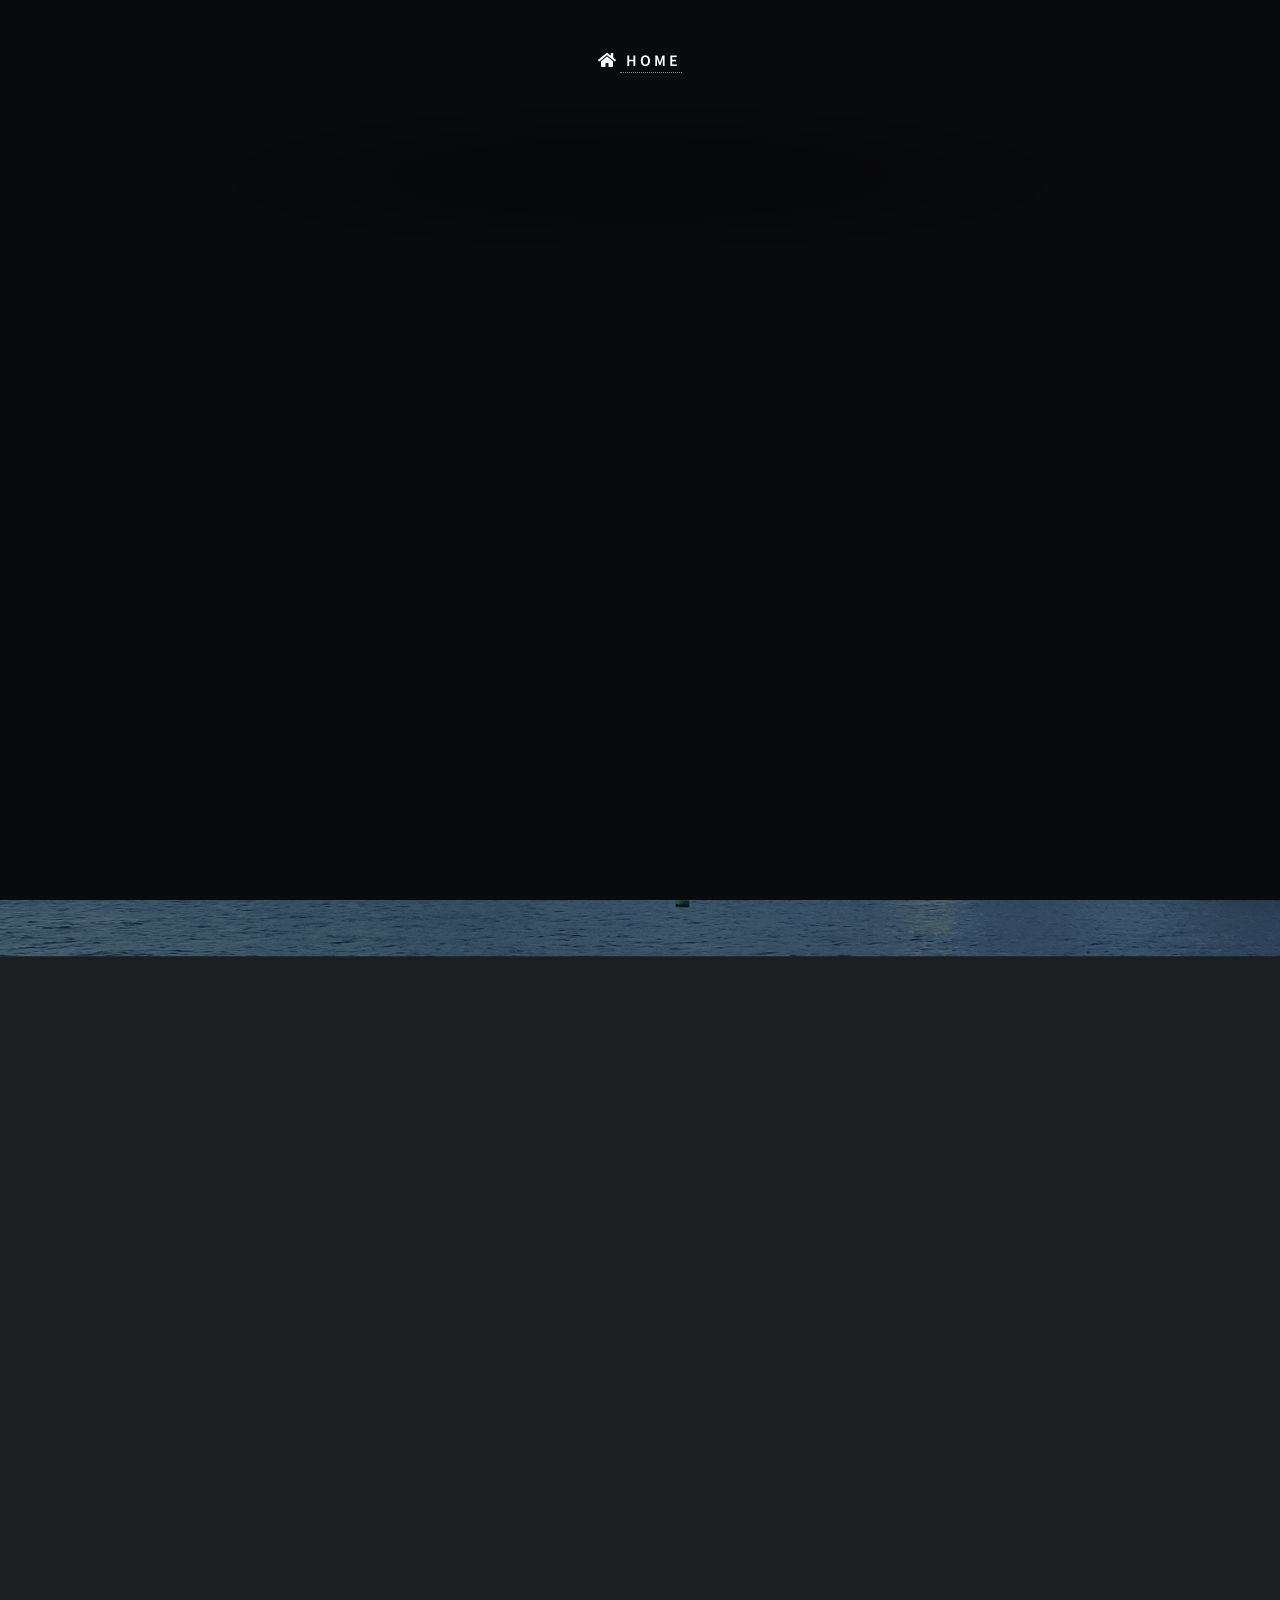
==== project.html @ 1fde5117 "Updating old files and adding a new one Updating oldindex.html and adding a new page for projects to" ====
<!DOCTYPE HTML>
<!--
	Dimension by HTML5 UP
	html5up.net | @ajlkn
	Free for personal and commercial use under the CCA 3.0 license (html5up.net/license)
-->
<html>
	<head>
		<title>Vedant Shah</title>
		<meta charset="utf-8" />
		<meta name="viewport" content="width=device-width, initial-scale=1, user-scalable=no" />
		<link rel="stylesheet" href="assets/css/main.css" />
		<noscript><link rel="stylesheet" href="assets/css/noscript.css" /></noscript>
		<style>#topRightElem{
			position: relative;
			margin-top: auto;
			/* margin-left: auto; */
		}</style>
	</head>
	<body class="is-preload">

		<!-- Wrapper -->
			<div id="wrapper">		
				<div class="logo" id="topRightElem">
					<h3><span class="icon solid fa-home"><a href="index.html#"> HOME </a> </span></h3>
				</div>

				<!-- Header -->
				<header id="header">
					<h2 class="major">Projects</h2>
					<nav>
						<ul>
							<li><a href="#GBI">Gesture Based Interaction</a></li>
							<li><a href="#MGML">Multimodal Generative Machine Learning</a></li>
							<li><a href="#TCA">Text Classification and Analytics</a></li>
						</ul>
					</nav>
				</header>

				<!-- Main -->
					<div id="main">
							<!-- Projects -->
							<article id="GBI">
								<h2>
									Gesture Control
								</h2>
									<br>
									<h4><li>
										Volume Control
									</li></h4>
								<span class="image main"><img src="images/vid1.gif" width="450" height="300" style="filter:brightness(110%)" alt="" /></span>
								<p>
								   Brief : A gesture control mechanism which makes use of a camera to capture the finger movements of a hand and alter the sound of the host system. This version
								   is designed for desktop use.
								   <br>
								   <a href="https://github.com/sVedantWork/ComputerVisionBasics/blob/main/VolumeHandControl.py"><span class="icon brands fa-github"></span> <strong> Code</strong></a>
								   &nbsp;
								   <a href="https://github.com/sVedantWork/ComputerVisionBasics/blob/main/README.md"><span class="icon solid fa-paperclip"></span> <strong> Read Me</strong></a>
								</p>
								<h4>
									<li>
										Virtual Mouse Control
								    </li>
							    </h4>
								<span class="image main"><img src="images/vid2.gif" width="450" height="300" style="filter:brightness(110%)" alt="" /></span>
								<p>
								Brief : A gesture control mechanism which makes use of a camera to capture the finger movements of a hand and move the mouse pointer on the desktop.
								Further, this model also supports single and double clicks with certain finger movements. This version is designed for desktop use.
								<br>
								<a href="https://github.com/sVedantWork/ComputerVisionBasics/blob/main/AI_Virtual_Mouse.py"><span class="icon brands fa-github"></span> <strong> Code</strong></a>
								&nbsp;
								<a href="https://github.com/sVedantWork/ComputerVisionBasics/blob/main/README.md"><span class="icon solid fa-paperclip"></span> <strong> Read Me</strong></a>
								</p>
								<h4>
									<li>
										Virtual Keyboard
								    </li>
							    </h4>
								<span class="image main"><img src="images/vid3.gif" width="450" height="300" style="filter:brightness(110%)" alt="" /></span>
								<p>
								Brief : A gesture control mechanism which makes use of a camera to capture the finger movements of a hand and type the letters as selected on the desktop screen.
								This version is designed for desktop use and is able to write text on popular apps such as notepad++, Word, etc.
								<br>
								<a href="https://github.com/sVedantWork/ComputerVisionBasics/blob/main/AI_KeyBoard.py"><span class="icon brands fa-github"></span> <strong> Code</strong></a>
								&nbsp;
								<a href="https://github.com/sVedantWork/ComputerVisionBasics/blob/main/README.md"><span class="icon solid fa-paperclip"></span> <strong> Read Me</strong></a>
								</p>
								<h4>
									<li>
										Virtual Painter
								    </li>
							    </h4>
								<span class="image main"><img src="images/vid4.gif" width="450" height="300" style="filter:brightness(110%)" alt="" /></span>
								<p>
								Brief : A gesture control mechanism which makes use of a camera to capture the finger movements of a hand and paint on the desktop screen
								within the reference box. Currently it supports four different colors and the eraser option.
								This version is designed for desktop use.
								<br>
								<a href="https://github.com/sVedantWork/ComputerVisionBasics/blob/main/AI_Painter.py"><span class="icon brands fa-github"></span> <strong> Code</strong></a>
								&nbsp;
								<a href="https://github.com/sVedantWork/ComputerVisionBasics/blob/main/README.md"><span class="icon solid fa-paperclip"></span> <strong> Read Me</strong></a>
								</p>
							</article>

							<article id="MGML">
								<h4>
									Keywords: GANs, VAEs, Classifiers, Computer Vision.
								</h4>
									<br>
									<h3><li>
										Variational AutoEncoder for Image Generation
									</li></h3>
								<figure>	
								<span class="image main"><img src="images/pic06.jpg" width="400" height="450" style="filter:brightness(100%)" alt="" /></span>
								<figcaption style="font-weight:200;">Img Title: Latent Space Distribution of the Variational AutoEncoder (VAE)</figcaption>
							    </figure>
								<br>
								<p>
								Brief : A Variational Autoencoder (VAE) is a machine learning model that learns to generate new data by understanding the underlying patterns in the training dataset. It uses 
								probabilistic techniques to capture the distribution of the data and produces diverse outputs. I have developed this VAE using TensorFlow and the Keras 
								functional API to perform dataset generation. The VAE model has been trained on the  <a href="https://www.kaggle.com/datasets/zalando-research/fashionmnist"><em>fashion MNIST dataset</em></a>. 
								The depicted figure above illustrates the distribution of the latent space in the model, while the subsequent figure below showcases the output generated by my VAE.
								<br>
								<span class="image main"><img src="images/pic07.jpg" width="400" height="200" style="filter:brightness(100%)" alt="" /></span>
								<a href="https://github.com/sVedantWork/ImageGeneration/blob/main/VAE.ipynb"><span class="icon brands fa-github"></span> <strong> Code</strong></a>
								&nbsp;
								<a href="https://github.com/sVedantWork/ImageGeneration/blob/main/README.md"><span class="icon solid fa-paperclip"></span> <strong> Read Me</strong></a>
								</p>
								<h3><li>
									Variational AutoEncoder for Sound Generation
								</li></h3>
								<div>
									<strong>Original Sound</strong><br>
									<audio controls>
										<source src="sounds/og01.mp3" type="audio/mpeg">
									</audio>
									<br>
									<strong>Generated Sound</strong><br>
									<audio controls>
										<source src="sounds/gen01.mp3" type="audio/mpeg">
									</audio>
								</div><br>
								<p>
								Brief :  A Variational Autoencoder (VAE) is a machine learning model that learns to generate new data by understanding the underlying patterns in the training dataset. 
								It uses probabilistic techniques to capture the distribution of the data and produces diverse outputs. I have implemented a Variational Autoencoder (VAE) using TensorFlow
								and the Keras functional API for the purpose of sound generation. This VAE model has been trained on the <a href="https://www.kaggle.com/datasets/joserzapata/free-spoken-digit-dataset-fsdd"><em>
								free spoken digits dataset</em></a>. The audio representation embedded above depicts the original audio utilized during the training process, as well as the audio generated
								by the model, which is generated based on sampled mel spectrograms.
							    <br>
								<a href="https://github.com/sVedantWork/Sound-Generation"><span class="icon brands fa-github"></span> <strong> Code</strong></a>
								&nbsp;
								<a href="https://github.com/sVedantWork/Sound-Generation/blob/main/README.md"><span class="icon solid fa-paperclip"></span> <strong> Read Me</strong></a>
								</p>
								<h3><li>
									Generative Adversarial Network for Image Generation 
								</li></h3>
								<figure>
							    <span class="image main"><img src="images/pic08.jpg" width="450" height="250" style="filter:brightness(100%)" alt="" /></span>
								<figcaption style="font-weight:200;">Img Title: Results produced by the GAN</figcaption>
							    </figure><br>
								<p>
								Brief : Generative Adversarial Networks (GANs) similar to VAEs learn to generate new data and consist of two components a generator and a discriminator. The generator 
								learns to generate new data samples that resemble the training data, while the discriminator learns to distinguish between real and generated data. This adversarial 
								training process leads to the generation of high-quality and realistic data samples. I've built a GAN model from scratch using TensorFlow and the Keras Sequential API, 
								with the aim of dataset generation. The image displayed above showcases the achieved results. Throughout the project, the GAN was trained on the  
						        <a href="https://www.kaggle.com/datasets/zalando-research/fashionmnist"><em>fashion MNIST dataset</em></a>. My ongoing projects involve further enhancing the
								quality of the generated images based on the foundation established by this project.
								<br>
								<a href="https://github.com/sVedantWork/ImageGeneration/blob/main/Generative_Adversarial_Networks.ipynb"><span class="icon brands fa-github"></span> <strong> Code</strong></a>
								&nbsp;
								<a href="https://github.com/sVedantWork/ImageGeneration/blob/main/README.md"><span class="icon solid fa-paperclip"></span> <strong> Read Me</strong></a>
								</p>
								<h3><li>
									Emotion Recognition from Short-Videos 
								</li></h3>
								<figure>
							    <span class="image main"><img src="images/pic10.png" width="450" height="480" style="filter:brightness(100%)" alt="" /></span>
								<figcaption style="font-weight:200;">Img Title: Confusion Matrix of Classifier's Performance Across different Emotions</figcaption>
							    </figure><br>
								<p> 
								Brief : Advanced machine learning techniques were applied to develop and implement an emotion classification system using PyTorch. Three deep learning models - ResNext50, ResNext101, and VGG19, 
								were trained on the <a href="https://www.kaggle.com/datasets/msambare/fer2013"><em>FER_2013_Kaggle</em></a> dataset. The models were evaluated on metrics such as Cohen's Kappa and Balanced Accuracy
								from Scikit-Learn (see image below). The ResNext101 model yielded the highest accuracy at 67% on test set. An emotion recognition pipeline was created which accepts a short video (up to 5 seconds), 
								identifies, and ranks the top 3 emotions. This module is part of a larger music recommendation system, utilizing the emotion classification to provide suitable music suggestions.
								<br>
								<span class="image main"><img src="images/pic11.png" width="400" height="300" style="filter:brightness(100%)" alt="" /></span>
								<a href="https://github.com/sVedantWork/Video2Music"><span class="icon brands fa-github"></span> <strong> Code</strong></a>
								&nbsp;
								<a href="https://github.com/sVedantWork/Video2Music/blob/main/README.md"><span class="icon solid fa-paperclip"></span> <strong> Read Me</strong></a>
								</p>
							</article>

							<article id="TCA">					
									<h4>
										Keywords: NLP, SCIBERT, BIOBERT, GPT-2, BigBird.
									</h4>
										<br>
										<h3><li>
											Document Length Text Classification (On-Going)
										</li></h3>
									<figure>	
									<span class="image main"><img src="images/pic12.jpg" width="350" height="500" style="filter:brightness(100%)" alt="" /></span>
									<figcaption style="font-weight:200;">Img Title: Classifying Long Text Documents into 1 of n categories (n=4 here)</figcaption>
									</figure>
									<br>
									<p>
									Brief : In this key project at Virginia Tech, I've developed an advanced text classification pipeline to categorize Electronic Dissertations and Theses (ETDs) into 
									200 unique STEM and Non-STEM disciplines using state-of-the-art natural language processing models—SciBERT, BioBERT, GPT-2, and BigBird. Fine-tuned on a custom dataset, the models decipher 
									complex patterns within the documents, enhancing the web accessibility and keyword indexability of ETDs. On-going work involves a document summarization strategy for classification to
									overcome the models' 4000-character input limit, promising improved performance by focusing on the salient content. The project deliverables, including the code and dataset, will
									be publicly released post publication of the associated research paper.
									</p>
									<br>
							</article>
					</div>

				<!-- Footer -->
					<footer id="footer">
						<p class="copyright">&copy; 2022 by Vedant Shah designed with: <a href="https://html5up.net">HTML5 UP</a>.</p>
					</footer>
				
					</div>
				
				<!-- BG -->
					<div id="bg"></div>
		
				<!-- Scripts -->
					<script src="assets/js/jquery.min.js"></script>
					<script src="assets/js/browser.min.js"></script>
					<script src="assets/js/breakpoints.min.js"></script>
					<script src="assets/js/util.js"></script>
					<script src="assets/js/main.js"></script>
	</body>
</html>
---- assets/css/main.css ----
@import url(fontawesome-all.min.css);
@import url("https://fonts.googleapis.com/css?family=Source+Sans+Pro:300italic,600italic,300,600");

/*
	Dimension by HTML5 UP
	html5up.net | @ajlkn
	Free for personal and commercial use under the CCA 3.0 license (html5up.net/license)
*/

html, body, div, span, applet, object,
iframe, h1, h2, h3, h4, h5, h6, p, blockquote,
pre, a, abbr, acronym, address, big, cite,
code, del, dfn, em, img, ins, kbd, q, s, samp,
small, strike, strong, sub, sup, tt, var, b,
u, i, center, dl, dt, dd, ol, ul, li, fieldset,
form, label, legend, table, caption, tbody,
tfoot, thead, tr, th, td, article, aside,
canvas, details, embed, figure, figcaption,
footer, header, hgroup, menu, nav, output, ruby,
section, summary, time, mark, audio, video {
	margin: 0;
	padding: 0;
	border: 0;
	font-size: 100%;
	font: inherit;
	vertical-align: baseline;}

article, aside, details, figcaption, figure,
footer, header, hgroup, menu, nav, section {
	display: block;}

body {
	line-height: 1;
}

ol, ul {
	list-style: none;
}

blockquote, q {
	quotes: none;
}

	blockquote:before, blockquote:after, q:before, q:after {
		content: '';
		content: none;
	}

table {
	border-collapse: collapse;
	border-spacing: 0;
}

body {
	-webkit-text-size-adjust: none;
}

mark {
	background-color: transparent;
	color: inherit;
}

input::-moz-focus-inner {
	border: 0;
	padding: 0;
}

input, select, textarea {
	-moz-appearance: none;
	-webkit-appearance: none;
	-ms-appearance: none;
	appearance: none;
}

/* Basic */

	@-ms-viewport {
		width: device-width;
	}

	@media screen and (max-width: 480px) {

		html, body {
			min-width: 320px;
		}

	}

	html {
		box-sizing: border-box;
	}

	*, *:before, *:after {
		box-sizing: inherit;
	}

	body {
		background: #1b1f22;
	}

		body.is-preload *, body.is-preload *:before, body.is-preload *:after {
			-moz-animation: none !important;
			-webkit-animation: none !important;
			-ms-animation: none !important;
			animation: none !important;
			-moz-transition: none !important;
			-webkit-transition: none !important;
			-ms-transition: none !important;
			transition: none !important;
		}

/* Type */

	html {
		font-size: 16pt;
	}

		@media screen and (max-width: 1680px) {

			html {
				font-size: 12pt;
			}

		}

		@media screen and (max-width: 736px) {

			html {
				font-size: 11pt;
			}

		}

		@media screen and (max-width: 360px) {

			html {
				font-size: 10pt;
			}

		}

	body, input, select, textarea {
		color: #ffffff;
		font-family: "Source Sans Pro", sans-serif;
		font-weight: 300;
		font-size: 1rem;
		line-height: 1.65;
	}

	a {
		-moz-transition: color 0.2s ease-in-out, background-color 0.2s ease-in-out, border-bottom-color 0.2s ease-in-out;
		-webkit-transition: color 0.2s ease-in-out, background-color 0.2s ease-in-out, border-bottom-color 0.2s ease-in-out;
		-ms-transition: color 0.2s ease-in-out, background-color 0.2s ease-in-out, border-bottom-color 0.2s ease-in-out;
		transition: color 0.2s ease-in-out, background-color 0.2s ease-in-out, border-bottom-color 0.2s ease-in-out;
		border-bottom: dotted 1px rgba(255, 255, 255, 0.5);
		text-decoration: none;
		color: inherit;
	}

		a:hover {
			border-bottom-color: transparent;
		}

	strong, b {
		color: #ffffff;
		font-weight: 600;
	}

	em, i {
		font-style: italic;
	}

	p {
		margin: 0 0 2rem 0;
	}

	h1, h2, h3, h4, h5, h6 {
		color: #ffffff;
		font-weight: 600;
		line-height: 1.5;
		margin: 0 0 1rem 0;
		text-transform: uppercase;
		letter-spacing: 0.2rem;
	}

		h1 a, h2 a, h3 a, h4 a, h5 a, h6 a {
			color: inherit;
			text-decoration: none;
		}

		h1.major, h2.major, h3.major, h4.major, h5.major, h6.major {
			border-bottom: solid 1px #ffffff;
			width: -moz-max-content;
			width: -webkit-max-content;
			width: -ms-max-content;
			width: max-content;
			padding-bottom: 0.5rem;
			margin: 0 0 2rem 0;
		}

	h1 {
		font-size: 2.25rem;
		line-height: 1.3;
		letter-spacing: 0.5rem;
	}

	h2 {
		font-size: 1.5rem;
		line-height: 1.4;
		letter-spacing: 0.5rem;
	}

	h3 {
		font-size: 1rem;
	}

	h4 {
		font-size: 0.8rem;
	}

	h5 {
		font-size: 0.7rem;
	}

	h6 {
		font-size: 0.6rem;
	}

	@media screen and (max-width: 736px) {

		h1 {
			font-size: 1.75rem;
			line-height: 1.4;
		}

		h2 {
			font-size: 1.25em;
			line-height: 1.5;
		}

	}

	sub {
		font-size: 0.8rem;
		position: relative;
		top: 0.5rem;
	}

	sup {
		font-size: 0.8rem;
		position: relative;
		top: -0.5rem;
	}

	blockquote {
		border-left: solid 4px #ffffff;
		font-style: italic;
		margin: 0 0 2rem 0;
		padding: 0.5rem 0 0.5rem 2rem;
	}

	code {
		background: rgba(255, 255, 255, 0.075);
		border-radius: 4px;
		font-family: "Courier New", monospace;
		font-size: 0.9rem;
		margin: 0 0.25rem;
		padding: 0.25rem 0.65rem;
	}

	pre {
		-webkit-overflow-scrolling: touch;
		font-family: "Courier New", monospace;
		font-size: 0.9rem;
		margin: 0 0 2rem 0;
	}

		pre code {
			display: block;
			line-height: 1.75;
			padding: 1rem 1.5rem;
			overflow-x: auto;
		}

	hr {
		border: 0;
		border-bottom: solid 1px #ffffff;
		margin: 2.75rem 0;
	}

	.align-left {
		text-align: left;
	}

	.align-center {
		text-align: center;
	}

	.align-right {
		text-align: right;
	}

/* Form */

	form {
		margin: 0 0 2rem 0;
	}

		form > :last-child {
			margin-bottom: 0;
		}

		form > .fields {
			display: -moz-flex;
			display: -webkit-flex;
			display: -ms-flex;
			display: flex;
			-moz-flex-wrap: wrap;
			-webkit-flex-wrap: wrap;
			-ms-flex-wrap: wrap;
			flex-wrap: wrap;
			width: calc(100% + 3rem);
			margin: -1.5rem 0 2rem -1.5rem;
		}

			form > .fields > .field {
				-moz-flex-grow: 0;
				-webkit-flex-grow: 0;
				-ms-flex-grow: 0;
				flex-grow: 0;
				-moz-flex-shrink: 0;
				-webkit-flex-shrink: 0;
				-ms-flex-shrink: 0;
				flex-shrink: 0;
				padding: 1.5rem 0 0 1.5rem;
				width: calc(100% - 1.5rem);
			}

				form > .fields > .field.half {
					width: calc(50% - 0.75rem);
				}

				form > .fields > .field.third {
					width: calc(100%/3 - 0.5rem);
				}

				form > .fields > .field.quarter {
					width: calc(25% - 0.375rem);
				}

		@media screen and (max-width: 480px) {

			form > .fields {
				width: calc(100% + 3rem);
				margin: -1.5rem 0 2rem -1.5rem;
			}

				form > .fields > .field {
					padding: 1.5rem 0 0 1.5rem;
					width: calc(100% - 1.5rem);
				}

					form > .fields > .field.half {
						width: calc(100% - 1.5rem);
					}

					form > .fields > .field.third {
						width: calc(100% - 1.5rem);
					}

					form > .fields > .field.quarter {
						width: calc(100% - 1.5rem);
					}

		}

	label {
		color: #ffffff;
		display: block;
		font-size: 0.6rem;
		font-weight: 500;
		letter-spacing: 0.2rem;
		line-height: 1.5;
		margin: 0 0 1rem 0;
		text-transform: uppercase;
	}

	input[type="text"],
	input[type="password"],
	input[type="email"],
	input[type="tel"],
	select,
	textarea {
		-moz-appearance: none;
		-webkit-appearance: none;
		-ms-appearance: none;
		appearance: none;
		-moz-transition: border-color 0.2s ease-in-out, box-shadow 0.2s ease-in-out, background-color 0.2s ease-in-out;
		-webkit-transition: border-color 0.2s ease-in-out, box-shadow 0.2s ease-in-out, background-color 0.2s ease-in-out;
		-ms-transition: border-color 0.2s ease-in-out, box-shadow 0.2s ease-in-out, background-color 0.2s ease-in-out;
		transition: border-color 0.2s ease-in-out, box-shadow 0.2s ease-in-out, background-color 0.2s ease-in-out;
		background-color: transparent;
		border-radius: 4px;
		border: solid 1px #ffffff;
		color: inherit;
		display: block;
		outline: 0;
		padding: 0 1rem;
		text-decoration: none;
		width: 100%;
	}

		input[type="text"]:invalid,
		input[type="password"]:invalid,
		input[type="email"]:invalid,
		input[type="tel"]:invalid,
		select:invalid,
		textarea:invalid {
			box-shadow: none;
		}

		input[type="text"]:focus,
		input[type="password"]:focus,
		input[type="email"]:focus,
		input[type="tel"]:focus,
		select:focus,
		textarea:focus {
			background: rgba(255, 255, 255, 0.075);
			border-color: #ffffff;
			box-shadow: 0 0 0 1px #ffffff;
		}

	select {
		background-image: url("data:image/svg+xml;charset=utf8,%3Csvg xmlns='http://www.w3.org/2000/svg' width='40' height='40' preserveAspectRatio='none' viewBox='0 0 40 40'%3E%3Cpath d='M9.4,12.3l10.4,10.4l10.4-10.4c0.2-0.2,0.5-0.4,0.9-0.4c0.3,0,0.6,0.1,0.9,0.4l3.3,3.3c0.2,0.2,0.4,0.5,0.4,0.9 c0,0.4-0.1,0.6-0.4,0.9L20.7,31.9c-0.2,0.2-0.5,0.4-0.9,0.4c-0.3,0-0.6-0.1-0.9-0.4L4.3,17.3c-0.2-0.2-0.4-0.5-0.4-0.9 c0-0.4,0.1-0.6,0.4-0.9l3.3-3.3c0.2-0.2,0.5-0.4,0.9-0.4S9.1,12.1,9.4,12.3z' fill='%23ffffff' /%3E%3C/svg%3E");
		background-size: 1.25rem;
		background-repeat: no-repeat;
		background-position: calc(100% - 1rem) center;
		height: 2.75rem;
		padding-right: 2.75rem;
		text-overflow: ellipsis;
	}

		select option {
			color: #ffffff;
			background: #1b1f22;
		}

		select:focus::-ms-value {
			background-color: transparent;
		}

		select::-ms-expand {
			display: none;
		}

	input[type="text"],
	input[type="password"],
	input[type="email"],
	select {
		height: 2.75rem;
	}

	textarea {
		padding: 0.75rem 1rem;
	}

	input[type="checkbox"],
	input[type="radio"] {
		-moz-appearance: none;
		-webkit-appearance: none;
		-ms-appearance: none;
		appearance: none;
		display: block;
		float: left;
		margin-right: -2rem;
		opacity: 0;
		width: 1rem;
		z-index: -1;
	}

		input[type="checkbox"] + label,
		input[type="radio"] + label {
			text-decoration: none;
			-moz-user-select: none;
			-webkit-user-select: none;
			-ms-user-select: none;
			user-select: none;
			color: #ffffff;
			cursor: pointer;
			display: inline-block;
			font-size: 0.8rem;
			font-weight: 300;
			margin: 0 0 0.5rem 0;
			padding-left: 2.65rem;
			padding-right: 0.75rem;
			position: relative;
		}

			input[type="checkbox"] + label:before,
			input[type="radio"] + label:before {
				-moz-osx-font-smoothing: grayscale;
				-webkit-font-smoothing: antialiased;
				display: inline-block;
				font-style: normal;
				font-variant: normal;
				text-rendering: auto;
				line-height: 1;
				text-transform: none !important;
				font-family: 'Font Awesome 5 Free';
				font-weight: 900;
			}

			input[type="checkbox"] + label:before,
			input[type="radio"] + label:before {
				-moz-transition: border-color 0.2s ease-in-out, box-shadow 0.2s ease-in-out, background-color 0.2s ease-in-out;
				-webkit-transition: border-color 0.2s ease-in-out, box-shadow 0.2s ease-in-out, background-color 0.2s ease-in-out;
				-ms-transition: border-color 0.2s ease-in-out, box-shadow 0.2s ease-in-out, background-color 0.2s ease-in-out;
				transition: border-color 0.2s ease-in-out, box-shadow 0.2s ease-in-out, background-color 0.2s ease-in-out;
				border-radius: 4px;
				border: solid 1px #ffffff;
				content: '';
				display: inline-block;
				height: 1.65rem;
				left: 0;
				line-height: 1.65rem;
				position: absolute;
				text-align: center;
				top: -0.15rem;
				width: 1.65rem;
			}

		input[type="checkbox"]:checked + label:before,
		input[type="radio"]:checked + label:before {
			background: #ffffff !important;
			border-color: #ffffff !important;
			color: #1b1f22;
			content: '\f00c';
		}

		input[type="checkbox"]:focus + label:before,
		input[type="radio"]:focus + label:before {
			background: rgba(255, 255, 255, 0.075);
			border-color: #ffffff;
			box-shadow: 0 0 0 1px #ffffff;
		}

	input[type="checkbox"] + label:before {
		border-radius: 4px;
	}

	input[type="radio"] + label:before {
		border-radius: 100%;
	}

	::-webkit-input-placeholder {
		color: rgba(255, 255, 255, 0.5) !important;
		opacity: 1.0;
	}

	:-moz-placeholder {
		color: rgba(255, 255, 255, 0.5) !important;
		opacity: 1.0;
	}

	::-moz-placeholder {
		color: rgba(255, 255, 255, 0.5) !important;
		opacity: 1.0;
	}

	:-ms-input-placeholder {
		color: rgba(255, 255, 255, 0.5) !important;
		opacity: 1.0;
	}

	.formerize-placeholder {
		color: rgba(255, 255, 255, 0.5) !important;
		opacity: 1.0;
	}

/* Box */

	.box {
		border-radius: 4px;
		border: solid 1px #ffffff;
		margin-bottom: 2rem;
		padding: 1.5em;
	}

		.box > :last-child,
		.box > :last-child > :last-child,
		.box > :last-child > :last-child > :last-child {
			margin-bottom: 0;
		}

		.box.alt {
			border: 0;
			border-radius: 0;
			padding: 0;
		}

/* Icon */

	.icon {
		text-decoration: none;
		border-bottom: none;
		position: relative;
	}

		.icon:before {
			-moz-osx-font-smoothing: grayscale;
			-webkit-font-smoothing: antialiased;
			display: inline-block;
			font-style: normal;
			font-variant: normal;
			text-rendering: auto;
			line-height: 1;
			text-transform: none !important;
			font-family: 'Font Awesome 5 Free';
			font-weight: 400;
		}

		.icon > .label {
			display: none;
		}

		.icon:before {
			line-height: inherit;
		}

		.icon.solid:before {
			font-weight: 900;
		}

		.icon.brands:before {
			font-family: 'Font Awesome 5 Brands';
			
		}

/* Image */

	.image {
		border-radius: 4px;
		border: 0;
		display: inline-block;
		position: relative;
	}

		.image:before {
			pointer-events: none;
			background-image: url("../../images/overlay.png");
			background-color: rgba(19, 21, 25, 0.5);
			border-radius: 4px;
			content: '';
			display: block;
			height: 100%;
			left: 0;
			opacity: 0.5;
			position: absolute;
			top: 0;
			width: 100%;
		}

		.image img {
			border-radius: 4px;
			display: block;
		}

		.image brightness {
			border-radius: 6px;
			filter: brightness(1.9);
			filter: contrast(200%);
		}

		.image.left, .image.right {
			max-width: 40%;
		}

			.image.left img, .image.right img {
				width: 100%;
			}

		.image.left {
			float: left;
			padding: 0 1.5em 1em 0;
			top: 0.25em;
		}

		.image.right {
			float: right;
			padding: 0 0 1em 1.5em;
			top: 0.25em;
		}

		.image.fit {
			display: block;
			margin: 0 0 2rem 0;
			width: 100%;
		}

			.image.fit img {
				width: 100%;
			}

		.image.main {
			display: block;
			margin: 2.5rem 0;
			width: 100%;
		}

			.image.main img {
				width: 100%;
			}

		@media screen and (max-width: 736px) {

			.image.main {
				margin: 2rem 0;
			}

		}

		@media screen and (max-width: 480px) {

			.image.main {
				margin: 1.5rem 0;
			}

		}

/* List */

	ol {
		list-style: decimal;
		margin: 0 0 2rem 0;
		padding-left: 1.25em;
	}

		ol li {
			padding-left: 0.25em;
		}

	ul {
		list-style: disc;
		margin: 0 0 2rem 0;
		padding-left: 1em;
	}

		ul li {
			padding-left: 0.5em;
		}

		ul.alt {
			list-style: none;
			padding-left: 0;
		}

			ul.alt li {
				border-top: solid 1px #ffffff;
				padding: 0.5em 0;
			}

				ul.alt li:first-child {
					border-top: 0;
					padding-top: 0;
				}

	dl {
		margin: 0 0 2rem 0;
	}

		dl dt {
			display: block;
			font-weight: 600;
			margin: 0 0 1rem 0;
		}

		dl dd {
			margin-left: 2rem;
		}

/* Actions */

	ul.actions {
		display: -moz-flex;
		display: -webkit-flex;
		display: -ms-flex;
		display: flex;
		cursor: default;
		list-style: none;
		margin-left: -1rem;
		padding-left: 0;
	}

		ul.actions li {
			padding: 0 0 0 1rem;
			vertical-align: middle;
		}

		ul.actions.special {
			-moz-justify-content: center;
			-webkit-justify-content: center;
			-ms-justify-content: center;
			justify-content: center;
			width: 100%;
			margin-left: 0;
		}

			ul.actions.special li:first-child {
				padding-left: 0;
			}

		ul.actions.stacked {
			-moz-flex-direction: column;
			-webkit-flex-direction: column;
			-ms-flex-direction: column;
			flex-direction: column;
			margin-left: 0;
		}

			ul.actions.stacked li {
				padding: 1.3rem 0 0 0;
			}

				ul.actions.stacked li:first-child {
					padding-top: 0;
				}

		ul.actions.fit {
			width: calc(100% + 1rem);
		}

			ul.actions.fit li {
				-moz-flex-grow: 1;
				-webkit-flex-grow: 1;
				-ms-flex-grow: 1;
				flex-grow: 1;
				-moz-flex-shrink: 1;
				-webkit-flex-shrink: 1;
				-ms-flex-shrink: 1;
				flex-shrink: 1;
				width: 100%;
			}

				ul.actions.fit li > * {
					width: 100%;
				}

			ul.actions.fit.stacked {
				width: 100%;
			}

		@media screen and (max-width: 480px) {

			ul.actions:not(.fixed) {
				-moz-flex-direction: column;
				-webkit-flex-direction: column;
				-ms-flex-direction: column;
				flex-direction: column;
				margin-left: 0;
				width: 100% !important;
			}

				ul.actions:not(.fixed) li {
					-moz-flex-grow: 1;
					-webkit-flex-grow: 1;
					-ms-flex-grow: 1;
					flex-grow: 1;
					-moz-flex-shrink: 1;
					-webkit-flex-shrink: 1;
					-ms-flex-shrink: 1;
					flex-shrink: 1;
					padding: 1rem 0 0 0;
					text-align: center;
					width: 100%;
				}

					ul.actions:not(.fixed) li > * {
						width: 100%;
					}

					ul.actions:not(.fixed) li:first-child {
						padding-top: 0;
					}

					ul.actions:not(.fixed) li input[type="submit"],
					ul.actions:not(.fixed) li input[type="reset"],
					ul.actions:not(.fixed) li input[type="button"],
					ul.actions:not(.fixed) li button,
					ul.actions:not(.fixed) li .button {
						width: 100%;
					}

						ul.actions:not(.fixed) li input[type="submit"].icon:before,
						ul.actions:not(.fixed) li input[type="reset"].icon:before,
						ul.actions:not(.fixed) li input[type="button"].icon:before,
						ul.actions:not(.fixed) li button.icon:before,
						ul.actions:not(.fixed) li .button.icon:before {
							margin-left: -0.5em;
						}

		}

/* Icons */

	ul.icons {
		cursor: default;
		list-style: none;
		padding-left: 0;
	}

		ul.icons li {
			display: inline-block;
			padding: 0 0.75em 0 0;
		}

			ul.icons li:last-child {
				padding-right: 0;
			}

			ul.icons li a {
				display: inline-block;
				height: 2.7rem;
				line-height: 2.5rem;
				text-align: center;
				width: 2.7rem;
			}

				ul.icons li a:hover {
					background-color: rgba(255, 255, 255, 0.075);
				}

				ul.icons li a:active {
					background-color: rgba(255, 255, 255, 0.175);
				}

/* Table */

	.table-wrapper {
		-webkit-overflow-scrolling: touch;
		overflow-x: auto;
	}

	table {
		margin: 0 0 2rem 0;
		width: 100%;
	}

		table tbody tr {
			border: solid 1px #ffffff;
			border-left: 0;
			border-right: 0;
		}

			table tbody tr:nth-child(2n + 1) {
				background-color: rgba(255, 255, 255, 0.075);
			}

		table td {
			padding: 0.75em 0.75em;
		}

		table th {
			color: #ffffff;
			font-size: 0.9em;
			font-weight: 600;
			padding: 0 0.75em 0.75em 0.75em;
			text-align: left;
		}

		table thead {
			border-bottom: solid 2px #ffffff;
		}

		table tfoot {
			border-top: solid 2px #ffffff;
		}

		table.alt {
			border-collapse: separate;
		}

			table.alt tbody tr td {
				border: solid 1px #ffffff;
				border-left-width: 0;
				border-top-width: 0;
			}

				table.alt tbody tr td:first-child {
					border-left-width: 1px;
				}

			table.alt tbody tr:first-child td {
				border-top-width: 1px;
			}

			table.alt thead {
				border-bottom: 0;
			}

			table.alt tfoot {
				border-top: 0;
			}

/* Button */

	input[type="submit"],
	input[type="reset"],
	input[type="button"],
	button,
	.button {
		-moz-appearance: none;
		-webkit-appearance: none;
		-ms-appearance: none;
		appearance: none;
		-moz-transition: background-color 0.2s ease-in-out, color 0.2s ease-in-out;
		-webkit-transition: background-color 0.2s ease-in-out, color 0.2s ease-in-out;
		-ms-transition: background-color 0.2s ease-in-out, color 0.2s ease-in-out;
		transition: background-color 0.2s ease-in-out, color 0.2s ease-in-out;
		background-color: transparent;
		border-radius: 4px;
		border: 0;
		box-shadow: inset 0 0 0 1px #ffffff;
		color: #ffffff !important;
		cursor: pointer;
		display: inline-block;
		font-size: 0.8rem;
		font-weight: 300;
		height: 2.75rem;
		letter-spacing: 0.2rem;
		line-height: 2.75rem;
		outline: 0;
		padding: 0 1.25rem 0 1.35rem;
		text-align: center;
		text-decoration: none;
		text-transform: uppercase;
		white-space: nowrap;
	}

		input[type="submit"]:hover,
		input[type="reset"]:hover,
		input[type="button"]:hover,
		button:hover,
		.button:hover {
			background-color: rgba(255, 255, 255, 0.075);
		}

		input[type="submit"]:active,
		input[type="reset"]:active,
		input[type="button"]:active,
		button:active,
		.button:active {
			background-color: rgba(255, 255, 255, 0.175);
		}

		input[type="submit"].icon:before,
		input[type="reset"].icon:before,
		input[type="button"].icon:before,
		button.icon:before,
		.button.icon:before {
			margin-right: 0.5em;
		}

		input[type="submit"].fit,
		input[type="reset"].fit,
		input[type="button"].fit,
		button.fit,
		.button.fit {
			width: 100%;
		}

		input[type="submit"].small,
		input[type="reset"].small,
		input[type="button"].small,
		button.small,
		.button.small {
			font-size: 0.6rem;
			height: 2.0625rem;
			line-height: 2.0625rem;
		}

		input[type="submit"].primary,
		input[type="reset"].primary,
		input[type="button"].primary,
		button.primary,
		.button.primary {
			background-color: #ffffff;
			color: #1b1f22 !important;
			font-weight: 600;
		}

		input[type="submit"].disabled, input[type="submit"]:disabled,
		input[type="reset"].disabled,
		input[type="reset"]:disabled,
		input[type="button"].disabled,
		input[type="button"]:disabled,
		button.disabled,
		button:disabled,
		.button.disabled,
		.button:disabled {
			pointer-events: none;
			cursor: default;
			opacity: 0.25;
		}

	input[type="submit"],
	input[type="reset"],
	input[type="button"],
	button {
		line-height: calc(2.75rem - 2px);
	}

/* BG */

	#bg {
		-moz-transform: scale(1.0);
		-webkit-transform: scale(1.0);
		-ms-transform: scale(1.0);
		transform: scale(1.0);
		-webkit-backface-visibility: hidden;
		position: fixed;
		top: 0;
		left: 0;
		width: 100%;
		height: 100vh;
		z-index: 1;
	}

		#bg:before, #bg:after {
			content: '';
			display: block;
			position: absolute;
			top: 0;
			left: 0;
			width: 100%;
			height: 100%;
		}

		#bg:before {
			-moz-transition: background-color 2.5s ease-in-out;
			-webkit-transition: background-color 2.5s ease-in-out;
			-ms-transition: background-color 2.5s ease-in-out;
			transition: background-color 2.5s ease-in-out;
			-moz-transition-delay: 0.75s;
			-webkit-transition-delay: 0.75s;
			-ms-transition-delay: 0.75s;
			transition-delay: 0.75s;
			background-image: linear-gradient(to top, rgba(19, 21, 25, 0.5), rgba(19, 21, 25, 0.5)), url("../../images/overlay.png");
			background-size: auto,
 256px 256px;
			background-position: center,
 center;
			background-repeat: no-repeat,
 repeat;
			z-index: 2;
		}

		#bg:after {
			-moz-transform: scale(1.125);
			-webkit-transform: scale(1.125);
			-ms-transform: scale(1.125);
			transform: scale(1.125);
			-moz-transition: -moz-transform 0.325s ease-in-out, -moz-filter 0.325s ease-in-out;
			-webkit-transition: -webkit-transform 0.325s ease-in-out, -webkit-filter 0.325s ease-in-out;
			-ms-transition: -ms-transform 0.325s ease-in-out, -ms-filter 0.325s ease-in-out;
			transition: transform 0.325s ease-in-out, filter 0.325s ease-in-out;
			background-image: url("../../images/bg.jpg");
			background-position: center;
			background-size: cover;
			background-repeat: no-repeat;
			z-index: 1;
			opacity: 0.5;
		}

		body.is-article-visible #bg:after {
			-moz-transform: scale(1.0825);
			-webkit-transform: scale(1.0825);
			-ms-transform: scale(1.0825);
			transform: scale(1.0825);
			-moz-filter: blur(0.2rem);
			-webkit-filter: blur(0.2rem);
			-ms-filter: blur(0.2rem);
			filter: blur(0.2rem);
		}

		body.is-preload #bg:before {
			background-color: #000000;
		}

/* Wrapper */

	#wrapper {
		display: -moz-flex;
		display: -webkit-flex;
		display: -ms-flex;
		display: flex;
		-moz-flex-direction: column;
		-webkit-flex-direction: column;
		-ms-flex-direction: column;
		flex-direction: column;
		-moz-align-items: center;
		-webkit-align-items: center;
		-ms-align-items: center;
		align-items: center;
		-moz-justify-content: space-between;
		-webkit-justify-content: space-between;
		-ms-justify-content: space-between;
		justify-content: space-between;
		position: relative;
		min-height: 100vh;
		width: 100%;
		padding: 4rem 2rem;
		z-index: 3;
	}

		#wrapper:before {
			content: '';
			display: block;
		}

		@media screen and (max-width: 1680px) {

			#wrapper {
				padding: 3rem 2rem;
			}

		}

		@media screen and (max-width: 736px) {

			#wrapper {
				padding: 2rem 1rem;
			}

		}

		@media screen and (max-width: 480px) {

			#wrapper {
				padding: 1rem;
			}

		}

/* Header */

	#header {
		display: -moz-flex;
		display: -webkit-flex;
		display: -ms-flex;
		display: flex;
		-moz-flex-direction: column;
		-webkit-flex-direction: column;
		-ms-flex-direction: column;
		flex-direction: column;
		-moz-align-items: center;
		-webkit-align-items: center;
		-ms-align-items: center;
		align-items: center;
		-moz-transition: -moz-transform 0.325s ease-in-out, -moz-filter 0.325s ease-in-out, opacity 0.325s ease-in-out;
		-webkit-transition: -webkit-transform 0.325s ease-in-out, -webkit-filter 0.325s ease-in-out, opacity 0.325s ease-in-out;
		-ms-transition: -ms-transform 0.325s ease-in-out, -ms-filter 0.325s ease-in-out, opacity 0.325s ease-in-out;
		transition: transform 0.325s ease-in-out, filter 0.325s ease-in-out, opacity 0.325s ease-in-out;
		background-image: -moz-radial-gradient(rgba(0, 0, 0, 0.25) 25%, rgba(0, 0, 0, 0) 55%);
		background-image: -webkit-radial-gradient(rgba(0, 0, 0, 0.25) 25%, rgba(0, 0, 0, 0) 55%);
		background-image: -ms-radial-gradient(rgba(0, 0, 0, 0.25) 25%, rgba(0, 0, 0, 0) 55%);
		background-image: radial-gradient(rgba(0, 0, 0, 0.25) 25%, rgba(0, 0, 0, 0) 55%);
		max-width: 100%;
		text-align: center;
	}

		#header > * {
			-moz-transition: opacity 0.325s ease-in-out;
			-webkit-transition: opacity 0.325s ease-in-out;
			-ms-transition: opacity 0.325s ease-in-out;
			transition: opacity 0.325s ease-in-out;
			position: relative;
			margin-top: 3.5rem;
		}

			#header > *:before {
				content: '';
				display: block;
				position: absolute;
				top: calc(-3.5rem - 1px);
				left: calc(50% - 1px);
				width: 1px;
				height: calc(3.5rem + 1px);
				background: #ffffff;
			}

		#header > :first-child {
			margin-top: 0;
		}

			#header > :first-child:before {
				display: none;
			}

		#header .logo {
			width: 5.5rem;
			height: 5.5rem;
			line-height: 5.5rem;
			border: solid 1px #ffffff;
			border-radius: 100%;
		}

			#header .logo .icon:before {
				font-size: 2rem;
			}

		#header .content {
			border-style: solid;
			border-color: #ffffff;
			border-top-width: 1px;
			border-bottom-width: 1px;
			max-width: 100%;
		}

			#header .content .inner {
				-moz-transition: max-height 0.75s ease, padding 0.75s ease, opacity 0.325s ease-in-out;
				-webkit-transition: max-height 0.75s ease, padding 0.75s ease, opacity 0.325s ease-in-out;
				-ms-transition: max-height 0.75s ease, padding 0.75s ease, opacity 0.325s ease-in-out;
				transition: max-height 0.75s ease, padding 0.75s ease, opacity 0.325s ease-in-out;
				-moz-transition-delay: 0.25s;
				-webkit-transition-delay: 0.25s;
				-ms-transition-delay: 0.25s;
				transition-delay: 0.25s;
				padding: 3rem 2rem;
				max-height: 40rem;
				overflow: hidden;
			}

				#header .content .inner > :last-child {
					margin-bottom: 0;
				}

			#header .content p {
				text-transform: uppercase;
				letter-spacing: 0.2rem;
				font-size: 0.8rem;
				line-height: 2;
			}

		#header nav ul {
			display: -moz-flex;
			display: -webkit-flex;
			display: -ms-flex;
			display: flex;
			margin-bottom: 0;
			list-style: none;
			padding-left: 0;
			border: solid 1px #ffffff;
			border-radius: 4px;
		}

			#header nav ul li {
				padding-left: 0;
				border-left: solid 1px #ffffff;
			}

				#header nav ul li:first-child {
					border-left: 0;
				}

				#header nav ul li a {
					display: block;
					min-width: 7.5rem;
					height: 2.75rem;
					line-height: 2.75rem;
					padding: 0 1.25rem 0 1.45rem;
					text-transform: uppercase;
					letter-spacing: 0.2rem;
					font-size: 0.8rem;
					border-bottom: 0;
				}

					#header nav ul li a:hover {
						background-color: rgba(255, 255, 255, 0.075);
					}

					#header nav ul li a:active {
						background-color: rgba(255, 255, 255, 0.175);
					}

		#header nav.use-middle:after {
			content: '';
			display: block;
			position: absolute;
			top: 0;
			left: calc(50% - 1px);
			width: 1px;
			height: 100%;
			background: #ffffff;
		}

		#header nav.use-middle ul li.is-middle {
			border-left: 0;
		}

		body.is-article-visible #header {
			-moz-transform: scale(0.95);
			-webkit-transform: scale(0.95);
			-ms-transform: scale(0.95);
			transform: scale(0.95);
			-moz-filter: blur(0.1rem);
			-webkit-filter: blur(0.1rem);
			-ms-filter: blur(0.1rem);
			filter: blur(0.1rem);
			opacity: 0;
		}

		body.is-preload #header {
			-moz-filter: blur(0.125rem);
			-webkit-filter: blur(0.125rem);
			-ms-filter: blur(0.125rem);
			filter: blur(0.125rem);
		}

			body.is-preload #header > * {
				opacity: 0;
			}

			body.is-preload #header .content .inner {
				max-height: 0;
				padding-top: 0;
				padding-bottom: 0;
				opacity: 0;
			}

		@media screen and (max-width: 980px) {

			#header .content p br {
				display: none;
			}

		}

		@media screen and (max-width: 736px) {

			#header > * {
				margin-top: 2rem;
			}

				#header > *:before {
					top: calc(-2rem - 1px);
					height: calc(2rem + 1px);
				}

			#header .logo {
				width: 4.75rem;
				height: 4.75rem;
				line-height: 4.75rem;
			}

				#header .logo .icon:before {
					font-size: 1.75rem;
				}

			#header .content .inner {
				padding: 2.5rem 1rem;
			}

			#header .content p {
				line-height: 1.875;
			}

		}

		@media screen and (max-width: 480px) {

			#header {
				padding: 1.5rem 0;
			}

				#header .content .inner {
					padding: 2.5rem 0;
				}

				#header nav ul {
					-moz-flex-direction: column;
					-webkit-flex-direction: column;
					-ms-flex-direction: column;
					flex-direction: column;
					min-width: 10rem;
					max-width: 100%;
				}

					#header nav ul li {
						border-left: 0;
						border-top: solid 1px #ffffff;
					}

						#header nav ul li:first-child {
							border-top: 0;
						}

						#header nav ul li a {
							height: 3rem;
							line-height: 3rem;
							min-width: 0;
							width: 100%;
						}

				#header nav.use-middle:after {
					display: none;
				}

		}

/* Main */

	#main {
		-moz-flex-grow: 1;
		-webkit-flex-grow: 1;
		-ms-flex-grow: 1;
		flex-grow: 1;
		-moz-flex-shrink: 1;
		-webkit-flex-shrink: 1;
		-ms-flex-shrink: 1;
		flex-shrink: 1;
		display: -moz-flex;
		display: -webkit-flex;
		display: -ms-flex;
		display: flex;
		-moz-align-items: center;
		-webkit-align-items: center;
		-ms-align-items: center;
		align-items: center;
		-moz-justify-content: center;
		-webkit-justify-content: center;
		-ms-justify-content: center;
		justify-content: center;
		-moz-flex-direction: column;
		-webkit-flex-direction: column;
		-ms-flex-direction: column;
		flex-direction: column;
		position: relative;
		max-width: 100%;
		z-index: 3;
	}

		#main article {
			-moz-transform: translateY(0.25rem);
			-webkit-transform: translateY(0.25rem);
			-ms-transform: translateY(0.25rem);
			transform: translateY(0.25rem);
			-moz-transition: opacity 0.325s ease-in-out, -moz-transform 0.325s ease-in-out;
			-webkit-transition: opacity 0.325s ease-in-out, -webkit-transform 0.325s ease-in-out;
			-ms-transition: opacity 0.325s ease-in-out, -ms-transform 0.325s ease-in-out;
			transition: opacity 0.325s ease-in-out, transform 0.325s ease-in-out;
			padding: 4.5rem 2.5rem 1.5rem 2.5rem ;
			position: relative;
			width: 40rem;
			max-width: 100%;
			background-color: rgba(27, 31, 34, 0.85);
			border-radius: 4px;
			opacity: 0;
		}

			#main article.active {
				-moz-transform: translateY(0);
				-webkit-transform: translateY(0);
				-ms-transform: translateY(0);
				transform: translateY(0);
				opacity: 1;
			}

			#main article .close {
				display: block;
				position: absolute;
				top: 0;
				right: 0;
				width: 4rem;
				height: 4rem;
				cursor: pointer;
				text-indent: 4rem;
				overflow: hidden;
				white-space: nowrap;
			}

				#main article .close:before {
					-moz-transition: background-color 0.2s ease-in-out;
					-webkit-transition: background-color 0.2s ease-in-out;
					-ms-transition: background-color 0.2s ease-in-out;
					transition: background-color 0.2s ease-in-out;
					content: '';
					display: block;
					position: absolute;
					top: 0.75rem;
					left: 0.75rem;
					width: 2.5rem;
					height: 2.5rem;
					border-radius: 100%;
					background-position: center;
					background-image: url("data:image/svg+xml;charset=utf8,%3Csvg xmlns='http://www.w3.org/2000/svg' xmlns:xlink='http://www.w3.org/1999/xlink' width='20px' height='20px' viewBox='0 0 20 20' zoomAndPan='disable'%3E%3Cstyle%3Eline %7B stroke: %23ffffff%3B stroke-width: 1%3B %7D%3C/style%3E%3Cline x1='2' y1='2' x2='18' y2='18' /%3E%3Cline x1='18' y1='2' x2='2' y2='18' /%3E%3C/svg%3E");
					background-size: 20px 20px;
					background-repeat: no-repeat;
				}

				#main article .close:hover:before {
					background-color: rgba(255, 255, 255, 0.075);
				}

				#main article .close:active:before {
					background-color: rgba(255, 255, 255, 0.175);
				}

		@media screen and (max-width: 736px) {

			#main article {
				padding: 3.5rem 2rem 0.5rem 2rem ;
			}

				#main article .close:before {
					top: 0.875rem;
					left: 0.875rem;
					width: 2.25rem;
					height: 2.25rem;
					background-size: 14px 14px;
				}

		}

		@media screen and (max-width: 480px) {

			#main article {
				padding: 3rem 1.5rem 0.5rem 1.5rem ;
			}

		}

/* Footer */

	#footer {
		-moz-transition: -moz-transform 0.325s ease-in-out, -moz-filter 0.325s ease-in-out, opacity 0.325s ease-in-out;
		-webkit-transition: -webkit-transform 0.325s ease-in-out, -webkit-filter 0.325s ease-in-out, opacity 0.325s ease-in-out;
		-ms-transition: -ms-transform 0.325s ease-in-out, -ms-filter 0.325s ease-in-out, opacity 0.325s ease-in-out;
		transition: transform 0.325s ease-in-out, filter 0.325s ease-in-out, opacity 0.325s ease-in-out;
		width: 100%;
		max-width: 100%;
		margin-top: 2rem;
		text-align: center;
	}

		#footer .copyright {
			letter-spacing: 0.2rem;
			font-size: 0.6rem;
			opacity: 0.75;
			margin-bottom: 0;
			text-transform: uppercase;
		}

		body.is-article-visible #footer {
			-moz-transform: scale(0.95);
			-webkit-transform: scale(0.95);
			-ms-transform: scale(0.95);
			transform: scale(0.95);
			-moz-filter: blur(0.1rem);
			-webkit-filter: blur(0.1rem);
			-ms-filter: blur(0.1rem);
			filter: blur(0.1rem);
			opacity: 0;
		}

		body.is-preload #footer {
			opacity: 0;
		}
---- assets/css/noscript.css ----
/*
	Dimension by HTML5 UP
	html5up.net | @ajlkn
	Free for personal and commercial use under the CCA 3.0 license (html5up.net/license)
*/

/* BG */

	body.is-preload #bg:before {
		background-color: transparent;
	}

/* Header */

	body.is-preload #header {
		-moz-filter: none;
		-webkit-filter: none;
		-ms-filter: none;
		filter: none;
	}

		body.is-preload #header > * {
			opacity: 1;
		}

		body.is-preload #header .content .inner {
			max-height: none;
			padding: 3rem 2rem;
			opacity: 1;
		}

/* Main */

	#main article {
		opacity: 1;
		margin: 4rem 0 0 0;
	}
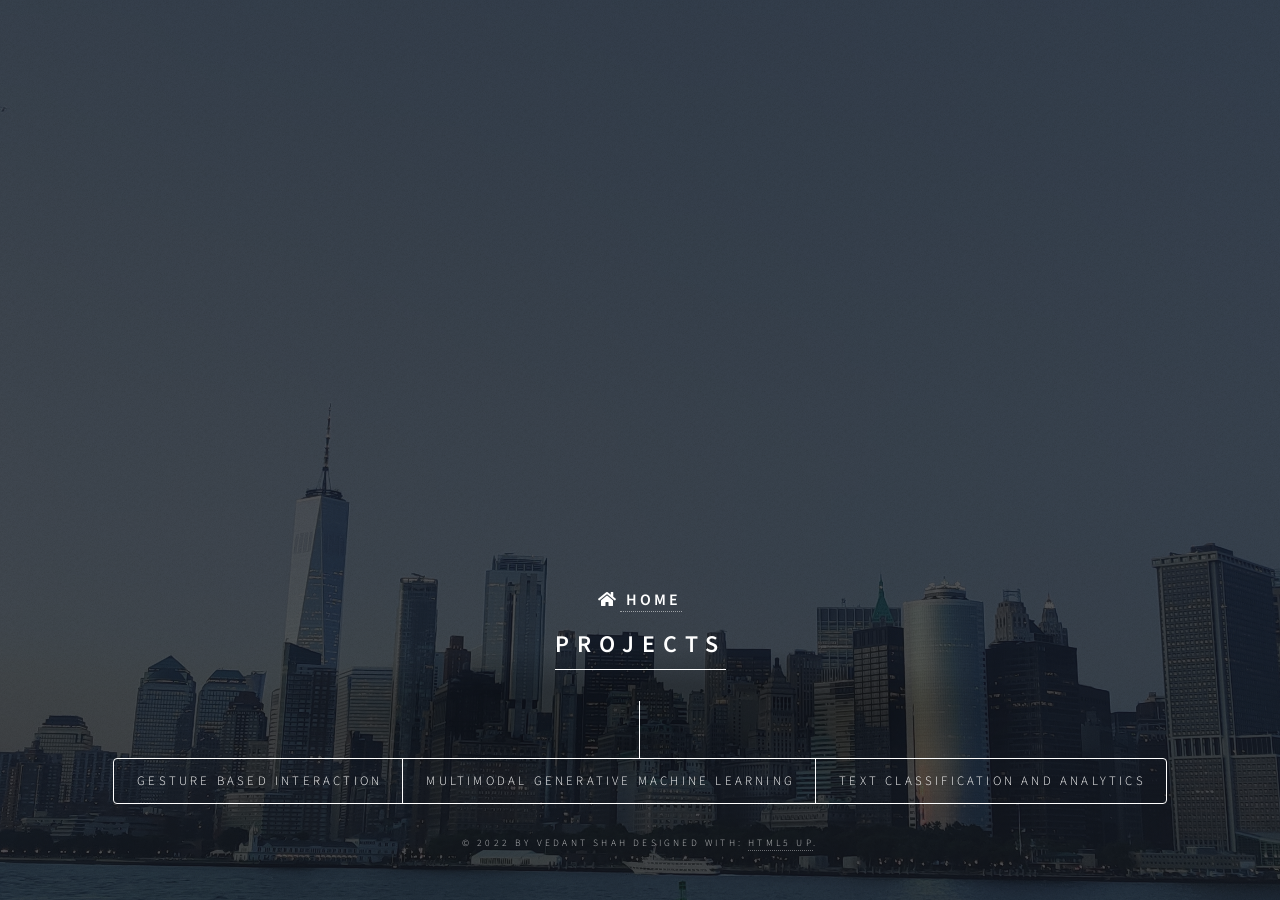
==== commit 039b5c69: "updated project.html" ====
--- a/project.html
+++ b/project.html
@@ -6,6 +6,7 @@
 -->
 <html>
 	<head>
+		<script src="https://cdnjs.cloudflare.com/ajax/libs/lazysizes/5.3.0/lazysizes.min.js"></script>
 		<title>Vedant Shah</title>
 		<meta charset="utf-8" />
 		<meta name="viewport" content="width=device-width, initial-scale=1, user-scalable=no" />
@@ -48,7 +49,7 @@
 									<h4><li>
 										Volume Control
 									</li></h4>
-								<span class="image main"><img src="images/vid1.gif" width="450" height="300" style="filter:brightness(110%)" alt="" /></span>
+								<span class="image main"><img src="overlay.png" data-src="images/vid1.gif" width="450" height="300" class="lazyload" style="filter:brightness(110%)" alt="" /></span>
 								<p>
 								   Brief : A gesture control mechanism which makes use of a camera to capture the finger movements of a hand and alter the sound of the host system. This version
 								   is designed for desktop use.
@@ -62,7 +63,7 @@
 										Virtual Mouse Control
 								    </li>
 							    </h4>
-								<span class="image main"><img src="images/vid2.gif" width="450" height="300" style="filter:brightness(110%)" alt="" /></span>
+								<span class="image main"><img src="overlay.png" data-src="images/vid2.gif" width="450" height="300" class="lazyload" style="filter:brightness(110%)" alt="" /></span>
 								<p>
 								Brief : A gesture control mechanism which makes use of a camera to capture the finger movements of a hand and move the mouse pointer on the desktop.
 								Further, this model also supports single and double clicks with certain finger movements. This version is designed for desktop use.
@@ -76,7 +77,7 @@
 										Virtual Keyboard
 								    </li>
 							    </h4>
-								<span class="image main"><img src="images/vid3.gif" width="450" height="300" style="filter:brightness(110%)" alt="" /></span>
+								<span class="image main"><img src="overlay.png" data-src="images/vid3.gif" width="450" height="300" class="lazyload" style="filter:brightness(110%)" alt="" /></span>
 								<p>
 								Brief : A gesture control mechanism which makes use of a camera to capture the finger movements of a hand and type the letters as selected on the desktop screen.
 								This version is designed for desktop use and is able to write text on popular apps such as notepad++, Word, etc.
@@ -90,7 +91,7 @@
 										Virtual Painter
 								    </li>
 							    </h4>
-								<span class="image main"><img src="images/vid4.gif" width="450" height="300" style="filter:brightness(110%)" alt="" /></span>
+								<span class="image main"><img src="overlay.png" data-src="images/vid4.gif" width="450" height="300" class="lazyload" style="filter:brightness(110%)" alt="" /></span>
 								<p>
 								Brief : A gesture control mechanism which makes use of a camera to capture the finger movements of a hand and paint on the desktop screen
 								within the reference box. Currently it supports four different colors and the eraser option.
@@ -111,7 +112,7 @@
 										Variational AutoEncoder for Image Generation
 									</li></h3>
 								<figure>	
-								<span class="image main"><img src="images/pic06.jpg" width="400" height="450" style="filter:brightness(100%)" alt="" /></span>
+								<span class="image main"><img src="overlay.png" data-src="images/pic06.jpg" width="400" height="450" class="lazyload" style="filter:brightness(100%)" alt="" /></span>
 								<figcaption style="font-weight:200;">Img Title: Latent Space Distribution of the Variational AutoEncoder (VAE)</figcaption>
 							    </figure>
 								<br>
@@ -121,7 +122,7 @@
 								functional API to perform dataset generation. The VAE model has been trained on the  <a href="https://www.kaggle.com/datasets/zalando-research/fashionmnist"><em>fashion MNIST dataset</em></a>. 
 								The depicted figure above illustrates the distribution of the latent space in the model, while the subsequent figure below showcases the output generated by my VAE.
 								<br>
-								<span class="image main"><img src="images/pic07.jpg" width="400" height="200" style="filter:brightness(100%)" alt="" /></span>
+								<span class="image main"><img src="overlay.png" data-src="images/pic07.jpg" width="400" height="200" class="lazyload" style="filter:brightness(100%)" alt="" /></span>
 								<a href="https://github.com/sVedantWork/ImageGeneration/blob/main/VAE.ipynb"><span class="icon brands fa-github"></span> <strong> Code</strong></a>
 								&nbsp;
 								<a href="https://github.com/sVedantWork/ImageGeneration/blob/main/README.md"><span class="icon solid fa-paperclip"></span> <strong> Read Me</strong></a>
@@ -155,7 +156,7 @@
 									Generative Adversarial Network for Image Generation 
 								</li></h3>
 								<figure>
-							    <span class="image main"><img src="images/pic08.jpg" width="450" height="250" style="filter:brightness(100%)" alt="" /></span>
+							    <span class="image main"><img src="overlay.png" data-src="images/pic08.jpg" width="450" height="250" class="lazyload" style="filter:brightness(100%)" alt="" /></span>
 								<figcaption style="font-weight:200;">Img Title: Results produced by the GAN</figcaption>
 							    </figure><br>
 								<p>
@@ -174,7 +175,7 @@
 									Emotion Recognition from Short-Videos 
 								</li></h3>
 								<figure>
-							    <span class="image main"><img src="images/pic10.png" width="450" height="480" style="filter:brightness(100%)" alt="" /></span>
+							    <span class="image main"><img src="overlay.png" data-src="images/pic10.png" width="450" height="480" class="lazyload" style="filter:brightness(100%)" alt="" /></span>
 								<figcaption style="font-weight:200;">Img Title: Confusion Matrix of Classifier's Performance Across different Emotions</figcaption>
 							    </figure><br>
 								<p> 
@@ -183,7 +184,7 @@
 								from Scikit-Learn (see image below). The ResNext101 model yielded the highest accuracy at 67% on test set. An emotion recognition pipeline was created which accepts a short video (up to 5 seconds), 
 								identifies, and ranks the top 3 emotions. This module is part of a larger music recommendation system, utilizing the emotion classification to provide suitable music suggestions.
 								<br>
-								<span class="image main"><img src="images/pic11.png" width="400" height="300" style="filter:brightness(100%)" alt="" /></span>
+								<span class="image main"><img src="overlay.png" data-src="images/pic11.png" width="400" height="300" class="lazyload" style="filter:brightness(100%)" alt="" /></span>
 								<a href="https://github.com/sVedantWork/Video2Music"><span class="icon brands fa-github"></span> <strong> Code</strong></a>
 								&nbsp;
 								<a href="https://github.com/sVedantWork/Video2Music/blob/main/README.md"><span class="icon solid fa-paperclip"></span> <strong> Read Me</strong></a>
@@ -199,7 +200,7 @@
 											Document Length Text Classification (On-Going)
 										</li></h3>
 									<figure>	
-									<span class="image main"><img src="images/pic12.jpg" width="350" height="500" style="filter:brightness(100%)" alt="" /></span>
+									<span class="image main"><img src="overlay.png" data-src="images/pic12.jpg" width="350" height="500" class="lazyload" style="filter:brightness(100%)" alt="" /></span>
 									<figcaption style="font-weight:200;">Img Title: Classifying Long Text Documents into 1 of n categories (n=4 here)</figcaption>
 									</figure>
 									<br>
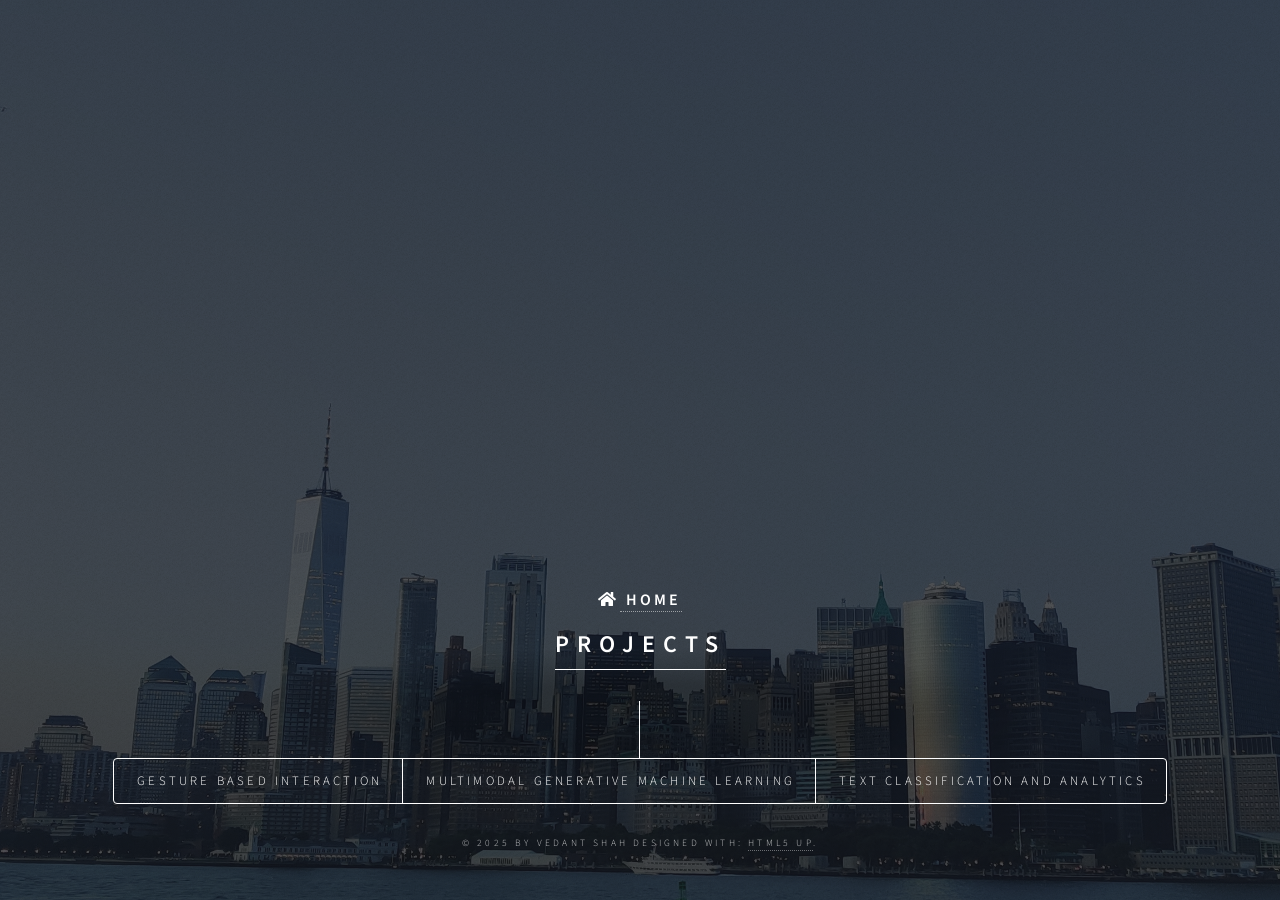
==== commit fe07cf71: "Update project.html Wrapped old projects and added new changes accordingly!" ====
--- a/project.html
+++ b/project.html
@@ -205,11 +205,8 @@
 									</figure>
 									<br>
 									<p>
-									Brief : In this key project at Virginia Tech, I've developed an advanced text classification pipeline to categorize Electronic Dissertations and Theses (ETDs) into 
-									200 unique STEM and Non-STEM disciplines using state-of-the-art natural language processing models—SciBERT, BioBERT, GPT-2, and BigBird. Fine-tuned on a custom dataset, the models decipher 
-									complex patterns within the documents, enhancing the web accessibility and keyword indexability of ETDs. On-going work involves a document summarization strategy for classification to
-									overcome the models' 4000-character input limit, promising improved performance by focusing on the salient content. The project deliverables, including the code and dataset, will
-									be publicly released post publication of the associated research paper.
+									Brief : In this key project at Virginia Tech, I've co-developed an advanced text classification pipeline to categorize Electronic Dissertations and Theses (ETDs) into 
+									200 unique STEM and Non-STEM disciplines using state-of-the-art natural language processing models—SciBERT, BioBERT, GPT-2, and BigBird. Fine-tuned on a custom dataset, the models decipher complex patterns within the documents, enhancing the web accessibility and keyword indexability of ETDs.
 									</p>
 									<br>
 							</article>
@@ -217,7 +214,7 @@
 
 				<!-- Footer -->
 					<footer id="footer">
-						<p class="copyright">&copy; 2022 by Vedant Shah designed with: <a href="https://html5up.net">HTML5 UP</a>.</p>
+						<p class="copyright">&copy; 2025 by Vedant Shah designed with: <a href="https://html5up.net">HTML5 UP</a>.</p>
 					</footer>
 				
 					</div>
@@ -232,4 +229,4 @@
 					<script src="assets/js/util.js"></script>
 					<script src="assets/js/main.js"></script>
 	</body>
-</html>					+</html>					
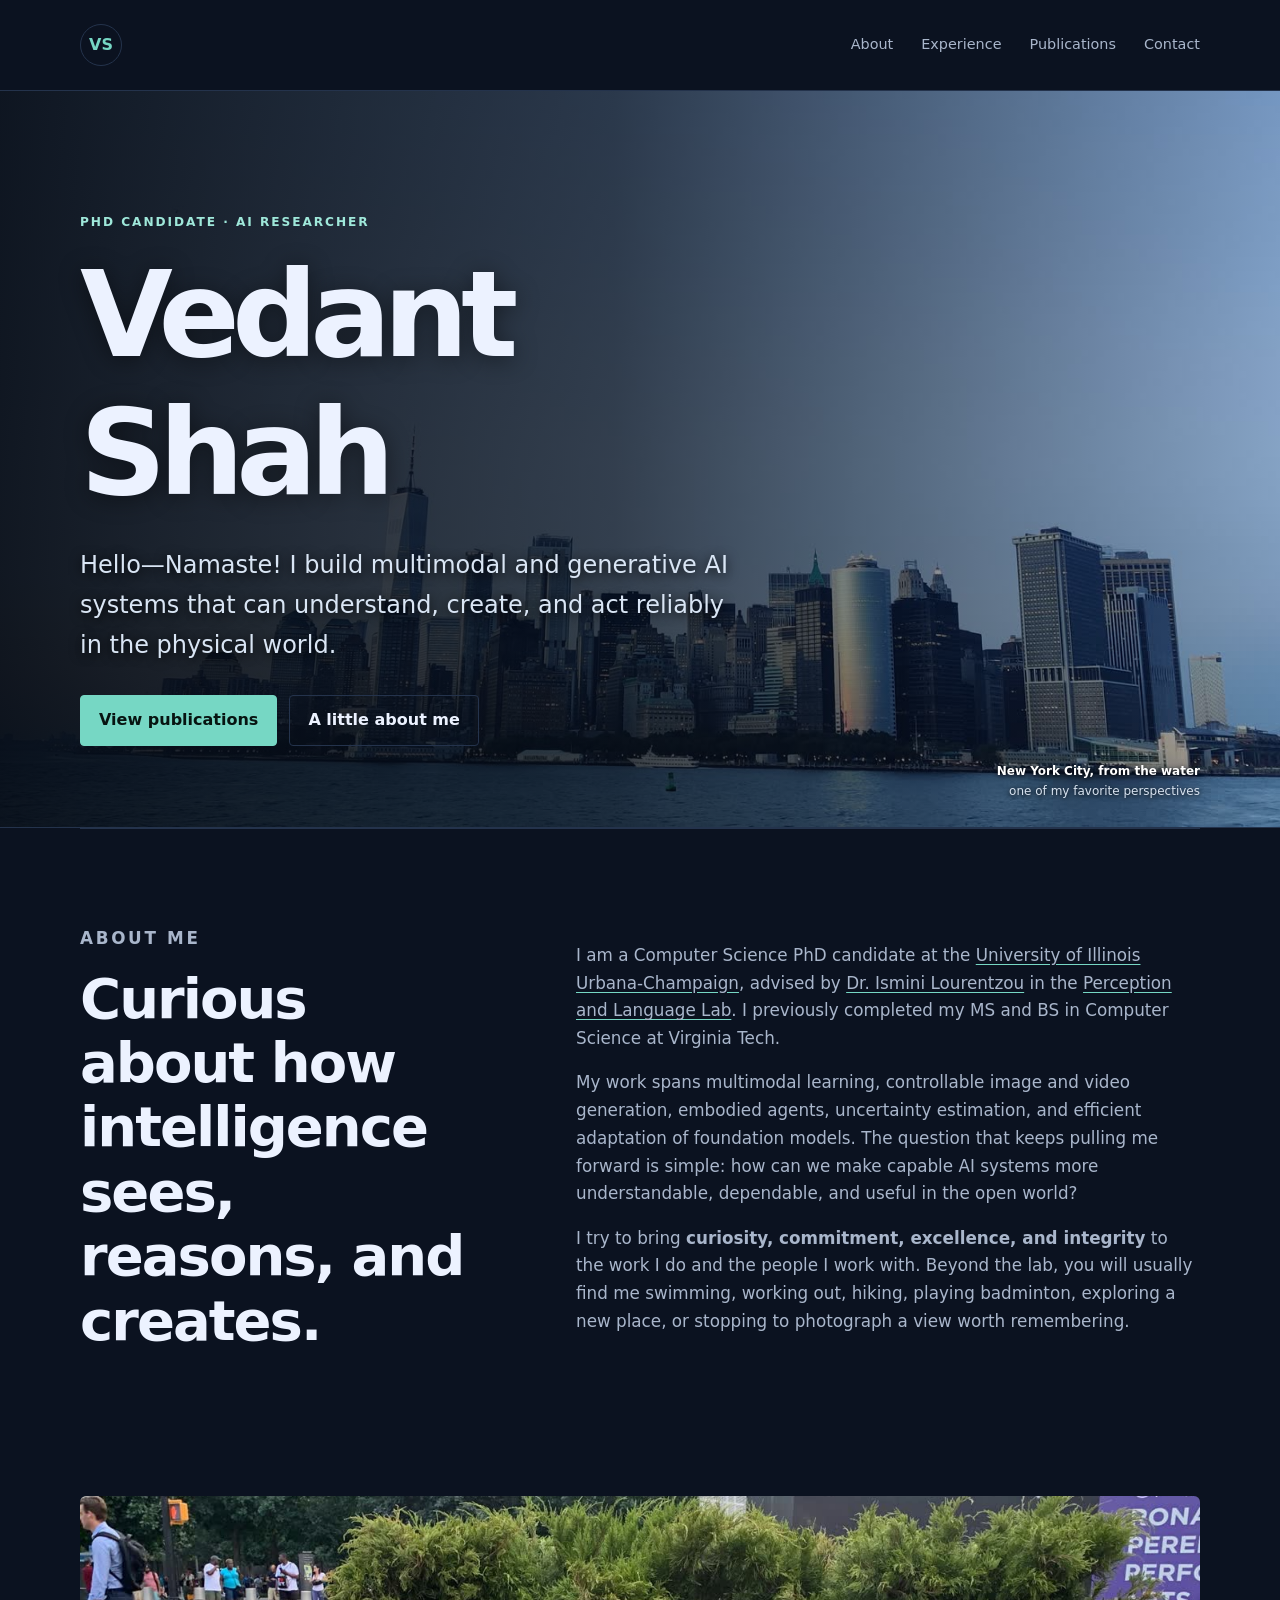
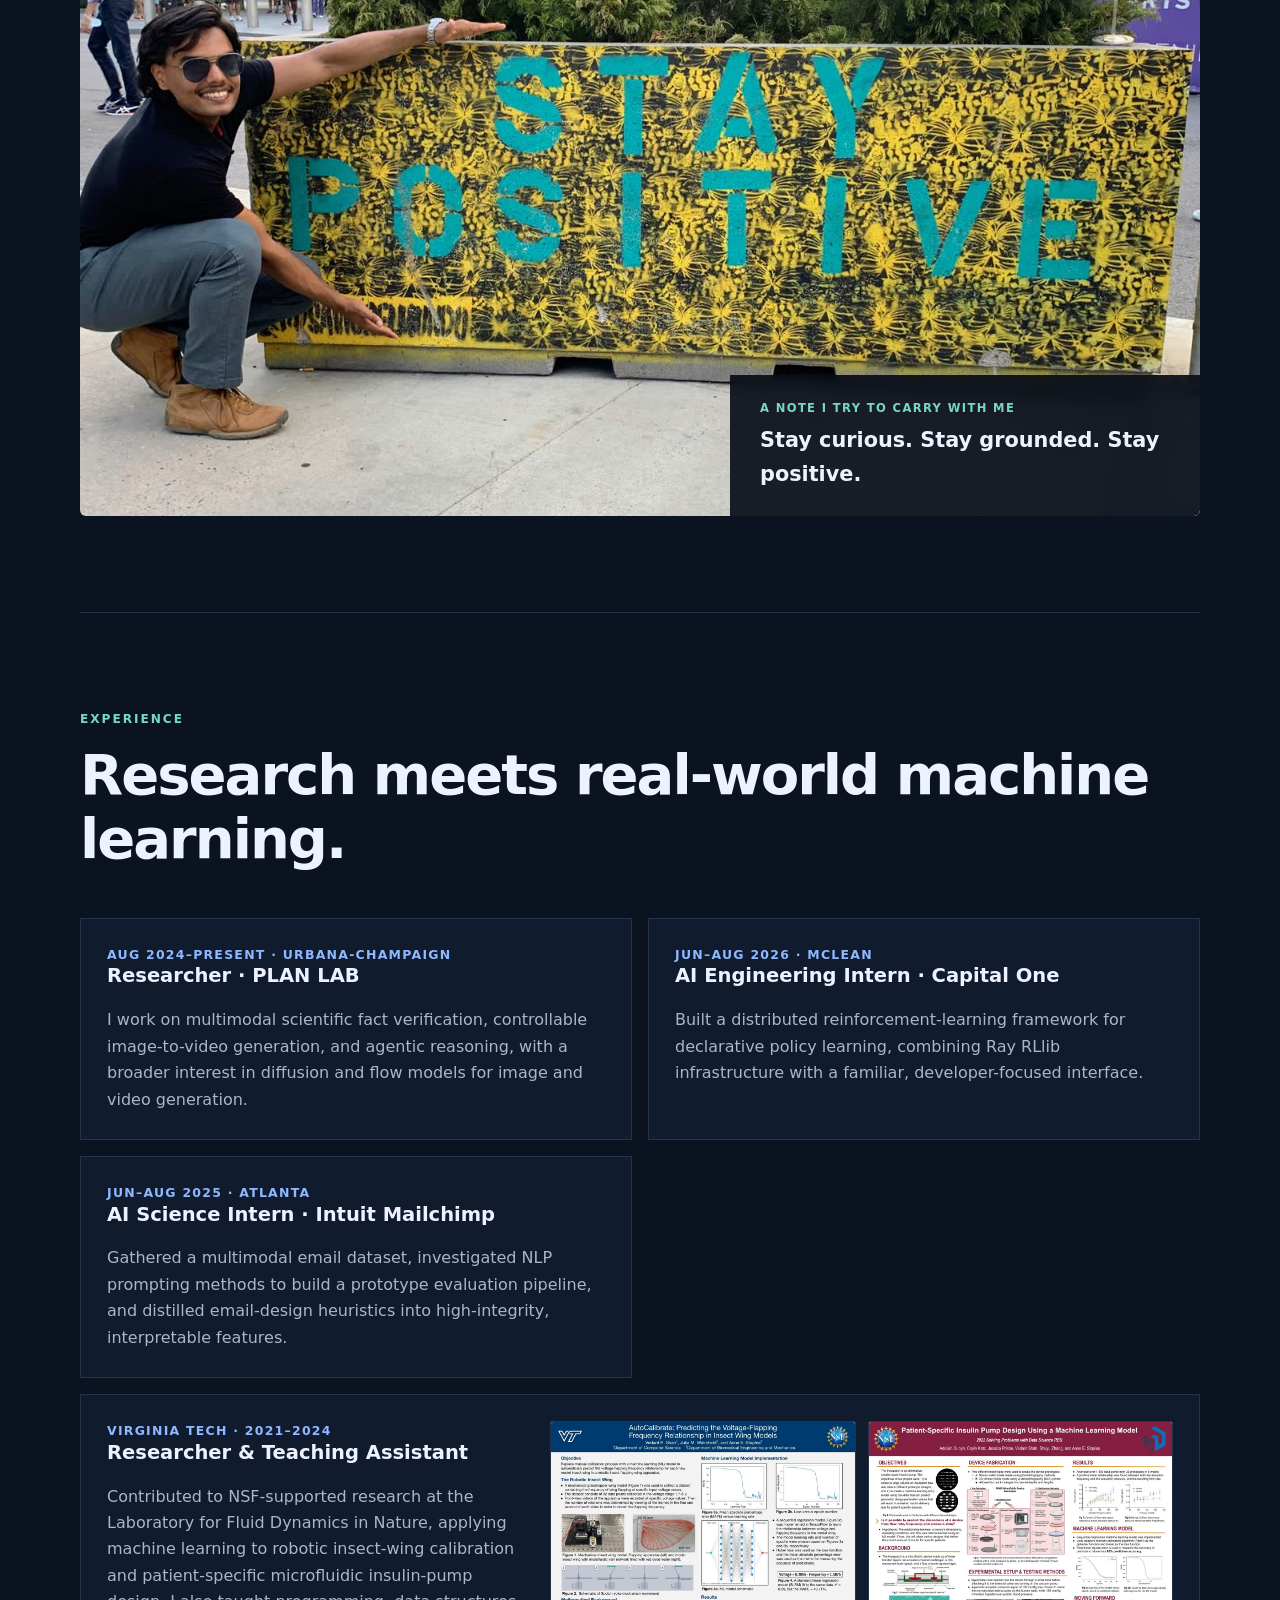
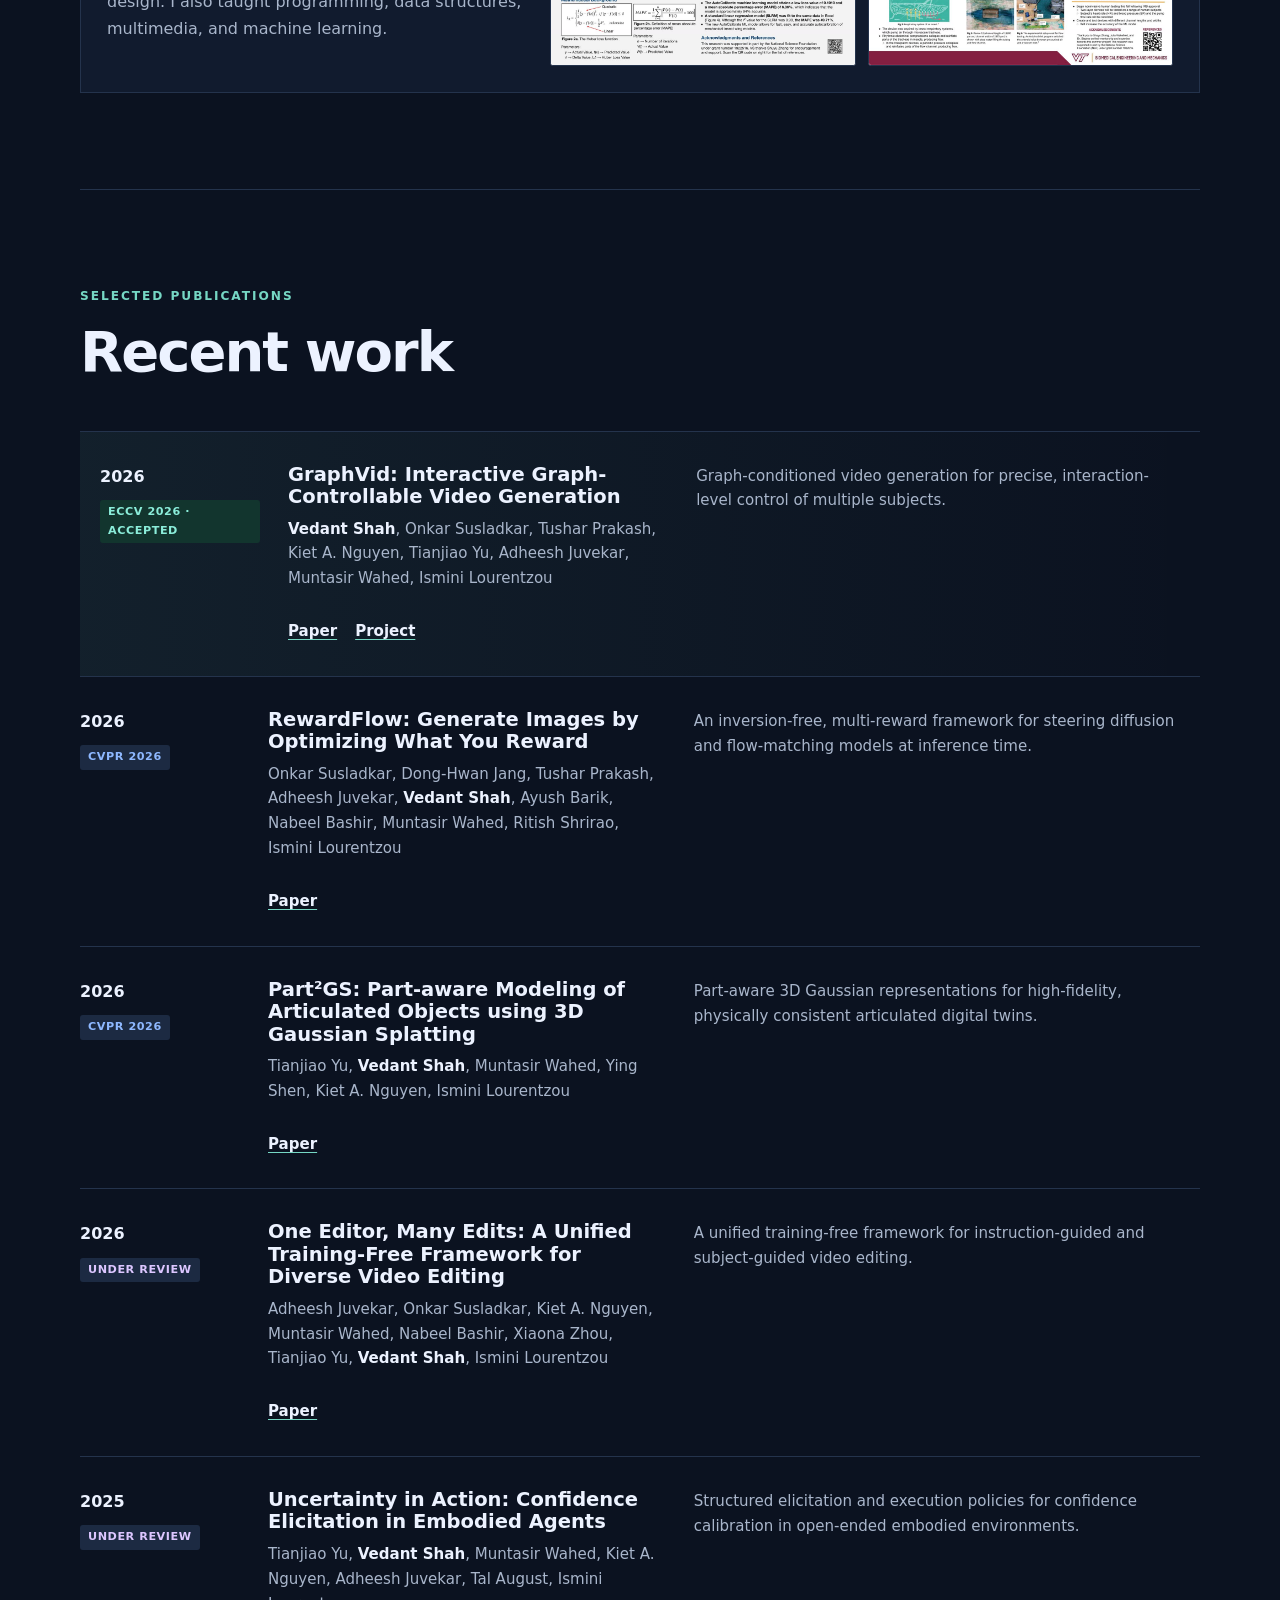
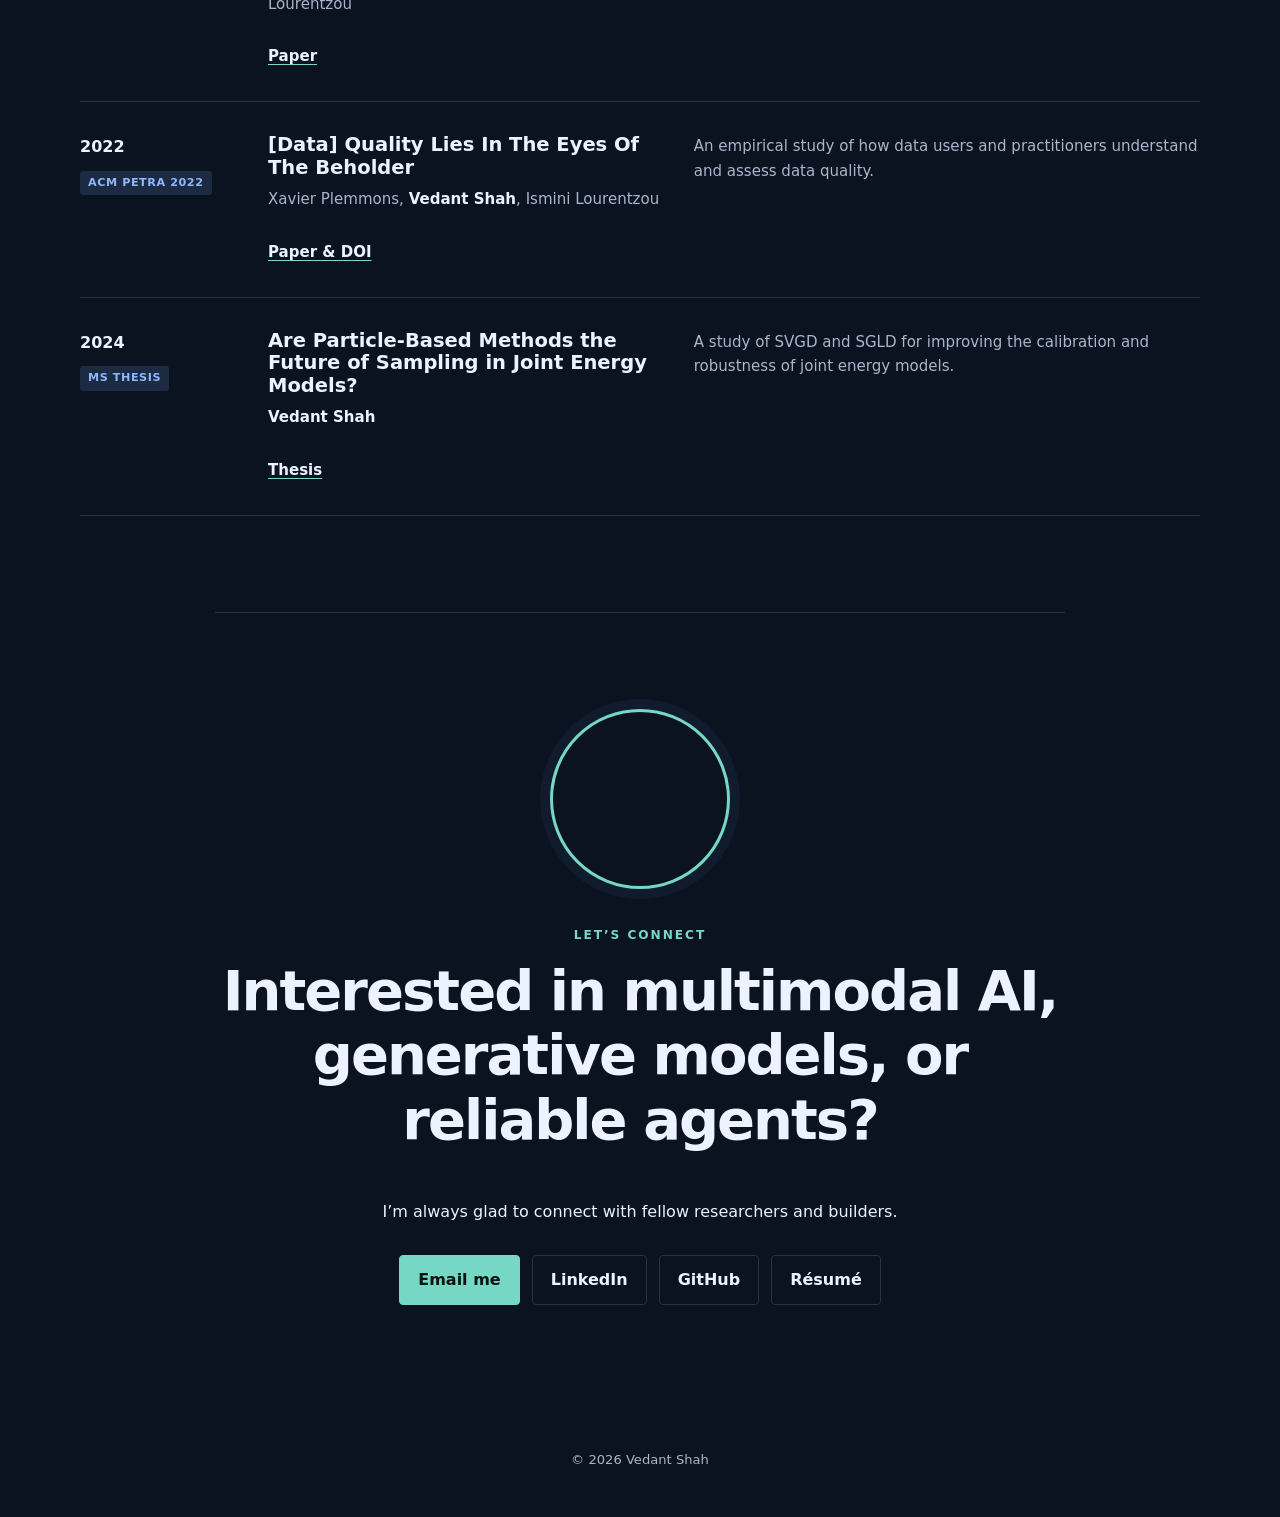
==== commit aebdbbf8: "made updates to revamp the website and make it more relevant and faster to load" ====
--- a/project.html
+++ b/project.html
@@ -1,232 +1 @@
-<!DOCTYPE HTML>
-<!--
-	Dimension by HTML5 UP
-	html5up.net | @ajlkn
-	Free for personal and commercial use under the CCA 3.0 license (html5up.net/license)
--->
-<html>
-	<head>
-		<script src="https://cdnjs.cloudflare.com/ajax/libs/lazysizes/5.3.0/lazysizes.min.js"></script>
-		<title>Vedant Shah</title>
-		<meta charset="utf-8" />
-		<meta name="viewport" content="width=device-width, initial-scale=1, user-scalable=no" />
-		<link rel="stylesheet" href="assets/css/main.css" />
-		<noscript><link rel="stylesheet" href="assets/css/noscript.css" /></noscript>
-		<style>#topRightElem{
-			position: relative;
-			margin-top: auto;
-			/* margin-left: auto; */
-		}</style>
-	</head>
-	<body class="is-preload">
-
-		<!-- Wrapper -->
-			<div id="wrapper">		
-				<div class="logo" id="topRightElem">
-					<h3><span class="icon solid fa-home"><a href="index.html#"> HOME </a> </span></h3>
-				</div>
-
-				<!-- Header -->
-				<header id="header">
-					<h2 class="major">Projects</h2>
-					<nav>
-						<ul>
-							<li><a href="#GBI">Gesture Based Interaction</a></li>
-							<li><a href="#MGML">Multimodal Generative Machine Learning</a></li>
-							<li><a href="#TCA">Text Classification and Analytics</a></li>
-						</ul>
-					</nav>
-				</header>
-
-				<!-- Main -->
-					<div id="main">
-							<!-- Projects -->
-							<article id="GBI">
-								<h2>
-									Gesture Control
-								</h2>
-									<br>
-									<h4><li>
-										Volume Control
-									</li></h4>
-								<span class="image main"><img src="overlay.png" data-src="images/vid1.gif" width="450" height="300" class="lazyload" style="filter:brightness(110%)" alt="" /></span>
-								<p>
-								   Brief : A gesture control mechanism which makes use of a camera to capture the finger movements of a hand and alter the sound of the host system. This version
-								   is designed for desktop use.
-								   <br>
-								   <a href="https://github.com/sVedantWork/ComputerVisionBasics/blob/main/VolumeHandControl.py"><span class="icon brands fa-github"></span> <strong> Code</strong></a>
-								   &nbsp;
-								   <a href="https://github.com/sVedantWork/ComputerVisionBasics/blob/main/README.md"><span class="icon solid fa-paperclip"></span> <strong> Read Me</strong></a>
-								</p>
-								<h4>
-									<li>
-										Virtual Mouse Control
-								    </li>
-							    </h4>
-								<span class="image main"><img src="overlay.png" data-src="images/vid2.gif" width="450" height="300" class="lazyload" style="filter:brightness(110%)" alt="" /></span>
-								<p>
-								Brief : A gesture control mechanism which makes use of a camera to capture the finger movements of a hand and move the mouse pointer on the desktop.
-								Further, this model also supports single and double clicks with certain finger movements. This version is designed for desktop use.
-								<br>
-								<a href="https://github.com/sVedantWork/ComputerVisionBasics/blob/main/AI_Virtual_Mouse.py"><span class="icon brands fa-github"></span> <strong> Code</strong></a>
-								&nbsp;
-								<a href="https://github.com/sVedantWork/ComputerVisionBasics/blob/main/README.md"><span class="icon solid fa-paperclip"></span> <strong> Read Me</strong></a>
-								</p>
-								<h4>
-									<li>
-										Virtual Keyboard
-								    </li>
-							    </h4>
-								<span class="image main"><img src="overlay.png" data-src="images/vid3.gif" width="450" height="300" class="lazyload" style="filter:brightness(110%)" alt="" /></span>
-								<p>
-								Brief : A gesture control mechanism which makes use of a camera to capture the finger movements of a hand and type the letters as selected on the desktop screen.
-								This version is designed for desktop use and is able to write text on popular apps such as notepad++, Word, etc.
-								<br>
-								<a href="https://github.com/sVedantWork/ComputerVisionBasics/blob/main/AI_KeyBoard.py"><span class="icon brands fa-github"></span> <strong> Code</strong></a>
-								&nbsp;
-								<a href="https://github.com/sVedantWork/ComputerVisionBasics/blob/main/README.md"><span class="icon solid fa-paperclip"></span> <strong> Read Me</strong></a>
-								</p>
-								<h4>
-									<li>
-										Virtual Painter
-								    </li>
-							    </h4>
-								<span class="image main"><img src="overlay.png" data-src="images/vid4.gif" width="450" height="300" class="lazyload" style="filter:brightness(110%)" alt="" /></span>
-								<p>
-								Brief : A gesture control mechanism which makes use of a camera to capture the finger movements of a hand and paint on the desktop screen
-								within the reference box. Currently it supports four different colors and the eraser option.
-								This version is designed for desktop use.
-								<br>
-								<a href="https://github.com/sVedantWork/ComputerVisionBasics/blob/main/AI_Painter.py"><span class="icon brands fa-github"></span> <strong> Code</strong></a>
-								&nbsp;
-								<a href="https://github.com/sVedantWork/ComputerVisionBasics/blob/main/README.md"><span class="icon solid fa-paperclip"></span> <strong> Read Me</strong></a>
-								</p>
-							</article>
-
-							<article id="MGML">
-								<h4>
-									Keywords: GANs, VAEs, Classifiers, Computer Vision.
-								</h4>
-									<br>
-									<h3><li>
-										Variational AutoEncoder for Image Generation
-									</li></h3>
-								<figure>	
-								<span class="image main"><img src="overlay.png" data-src="images/pic06.jpg" width="400" height="450" class="lazyload" style="filter:brightness(100%)" alt="" /></span>
-								<figcaption style="font-weight:200;">Img Title: Latent Space Distribution of the Variational AutoEncoder (VAE)</figcaption>
-							    </figure>
-								<br>
-								<p>
-								Brief : A Variational Autoencoder (VAE) is a machine learning model that learns to generate new data by understanding the underlying patterns in the training dataset. It uses 
-								probabilistic techniques to capture the distribution of the data and produces diverse outputs. I have developed this VAE using TensorFlow and the Keras 
-								functional API to perform dataset generation. The VAE model has been trained on the  <a href="https://www.kaggle.com/datasets/zalando-research/fashionmnist"><em>fashion MNIST dataset</em></a>. 
-								The depicted figure above illustrates the distribution of the latent space in the model, while the subsequent figure below showcases the output generated by my VAE.
-								<br>
-								<span class="image main"><img src="overlay.png" data-src="images/pic07.jpg" width="400" height="200" class="lazyload" style="filter:brightness(100%)" alt="" /></span>
-								<a href="https://github.com/sVedantWork/ImageGeneration/blob/main/VAE.ipynb"><span class="icon brands fa-github"></span> <strong> Code</strong></a>
-								&nbsp;
-								<a href="https://github.com/sVedantWork/ImageGeneration/blob/main/README.md"><span class="icon solid fa-paperclip"></span> <strong> Read Me</strong></a>
-								</p>
-								<h3><li>
-									Variational AutoEncoder for Sound Generation
-								</li></h3>
-								<div>
-									<strong>Original Sound</strong><br>
-									<audio controls>
-										<source src="sounds/og01.mp3" type="audio/mpeg">
-									</audio>
-									<br>
-									<strong>Generated Sound</strong><br>
-									<audio controls>
-										<source src="sounds/gen01.mp3" type="audio/mpeg">
-									</audio>
-								</div><br>
-								<p>
-								Brief :  A Variational Autoencoder (VAE) is a machine learning model that learns to generate new data by understanding the underlying patterns in the training dataset. 
-								It uses probabilistic techniques to capture the distribution of the data and produces diverse outputs. I have implemented a Variational Autoencoder (VAE) using TensorFlow
-								and the Keras functional API for the purpose of sound generation. This VAE model has been trained on the <a href="https://www.kaggle.com/datasets/joserzapata/free-spoken-digit-dataset-fsdd"><em>
-								free spoken digits dataset</em></a>. The audio representation embedded above depicts the original audio utilized during the training process, as well as the audio generated
-								by the model, which is generated based on sampled mel spectrograms.
-							    <br>
-								<a href="https://github.com/sVedantWork/Sound-Generation"><span class="icon brands fa-github"></span> <strong> Code</strong></a>
-								&nbsp;
-								<a href="https://github.com/sVedantWork/Sound-Generation/blob/main/README.md"><span class="icon solid fa-paperclip"></span> <strong> Read Me</strong></a>
-								</p>
-								<h3><li>
-									Generative Adversarial Network for Image Generation 
-								</li></h3>
-								<figure>
-							    <span class="image main"><img src="overlay.png" data-src="images/pic08.jpg" width="450" height="250" class="lazyload" style="filter:brightness(100%)" alt="" /></span>
-								<figcaption style="font-weight:200;">Img Title: Results produced by the GAN</figcaption>
-							    </figure><br>
-								<p>
-								Brief : Generative Adversarial Networks (GANs) similar to VAEs learn to generate new data and consist of two components a generator and a discriminator. The generator 
-								learns to generate new data samples that resemble the training data, while the discriminator learns to distinguish between real and generated data. This adversarial 
-								training process leads to the generation of high-quality and realistic data samples. I've built a GAN model from scratch using TensorFlow and the Keras Sequential API, 
-								with the aim of dataset generation. The image displayed above showcases the achieved results. Throughout the project, the GAN was trained on the  
-						        <a href="https://www.kaggle.com/datasets/zalando-research/fashionmnist"><em>fashion MNIST dataset</em></a>. My ongoing projects involve further enhancing the
-								quality of the generated images based on the foundation established by this project.
-								<br>
-								<a href="https://github.com/sVedantWork/ImageGeneration/blob/main/Generative_Adversarial_Networks.ipynb"><span class="icon brands fa-github"></span> <strong> Code</strong></a>
-								&nbsp;
-								<a href="https://github.com/sVedantWork/ImageGeneration/blob/main/README.md"><span class="icon solid fa-paperclip"></span> <strong> Read Me</strong></a>
-								</p>
-								<h3><li>
-									Emotion Recognition from Short-Videos 
-								</li></h3>
-								<figure>
-							    <span class="image main"><img src="overlay.png" data-src="images/pic10.png" width="450" height="480" class="lazyload" style="filter:brightness(100%)" alt="" /></span>
-								<figcaption style="font-weight:200;">Img Title: Confusion Matrix of Classifier's Performance Across different Emotions</figcaption>
-							    </figure><br>
-								<p> 
-								Brief : Advanced machine learning techniques were applied to develop and implement an emotion classification system using PyTorch. Three deep learning models - ResNext50, ResNext101, and VGG19, 
-								were trained on the <a href="https://www.kaggle.com/datasets/msambare/fer2013"><em>FER_2013_Kaggle</em></a> dataset. The models were evaluated on metrics such as Cohen's Kappa and Balanced Accuracy
-								from Scikit-Learn (see image below). The ResNext101 model yielded the highest accuracy at 67% on test set. An emotion recognition pipeline was created which accepts a short video (up to 5 seconds), 
-								identifies, and ranks the top 3 emotions. This module is part of a larger music recommendation system, utilizing the emotion classification to provide suitable music suggestions.
-								<br>
-								<span class="image main"><img src="overlay.png" data-src="images/pic11.png" width="400" height="300" class="lazyload" style="filter:brightness(100%)" alt="" /></span>
-								<a href="https://github.com/sVedantWork/Video2Music"><span class="icon brands fa-github"></span> <strong> Code</strong></a>
-								&nbsp;
-								<a href="https://github.com/sVedantWork/Video2Music/blob/main/README.md"><span class="icon solid fa-paperclip"></span> <strong> Read Me</strong></a>
-								</p>
-							</article>
-
-							<article id="TCA">					
-									<h4>
-										Keywords: NLP, SCIBERT, BIOBERT, GPT-2, BigBird.
-									</h4>
-										<br>
-										<h3><li>
-											Document Length Text Classification (On-Going)
-										</li></h3>
-									<figure>	
-									<span class="image main"><img src="overlay.png" data-src="images/pic12.jpg" width="350" height="500" class="lazyload" style="filter:brightness(100%)" alt="" /></span>
-									<figcaption style="font-weight:200;">Img Title: Classifying Long Text Documents into 1 of n categories (n=4 here)</figcaption>
-									</figure>
-									<br>
-									<p>
-									Brief : In this key project at Virginia Tech, I've co-developed an advanced text classification pipeline to categorize Electronic Dissertations and Theses (ETDs) into 
-									200 unique STEM and Non-STEM disciplines using state-of-the-art natural language processing models—SciBERT, BioBERT, GPT-2, and BigBird. Fine-tuned on a custom dataset, the models decipher complex patterns within the documents, enhancing the web accessibility and keyword indexability of ETDs.
-									</p>
-									<br>
-							</article>
-					</div>
-
-				<!-- Footer -->
-					<footer id="footer">
-						<p class="copyright">&copy; 2025 by Vedant Shah designed with: <a href="https://html5up.net">HTML5 UP</a>.</p>
-					</footer>
-				
-					</div>
-				
-				<!-- BG -->
-					<div id="bg"></div>
-		
-				<!-- Scripts -->
-					<script src="assets/js/jquery.min.js"></script>
-					<script src="assets/js/browser.min.js"></script>
-					<script src="assets/js/breakpoints.min.js"></script>
-					<script src="assets/js/util.js"></script>
-					<script src="assets/js/main.js"></script>
-	</body>
-</html>					
+<!doctype html><html lang="en"><head><meta charset="utf-8"><meta name="viewport" content="width=device-width, initial-scale=1"><meta name="robots" content="noindex"><meta http-equiv="refresh" content="0; url=index.html#publications"><title>Vedant Shah — Publications</title></head><body><p>This page has moved to <a href="index.html#publications">publications</a>.</p></body></html>
